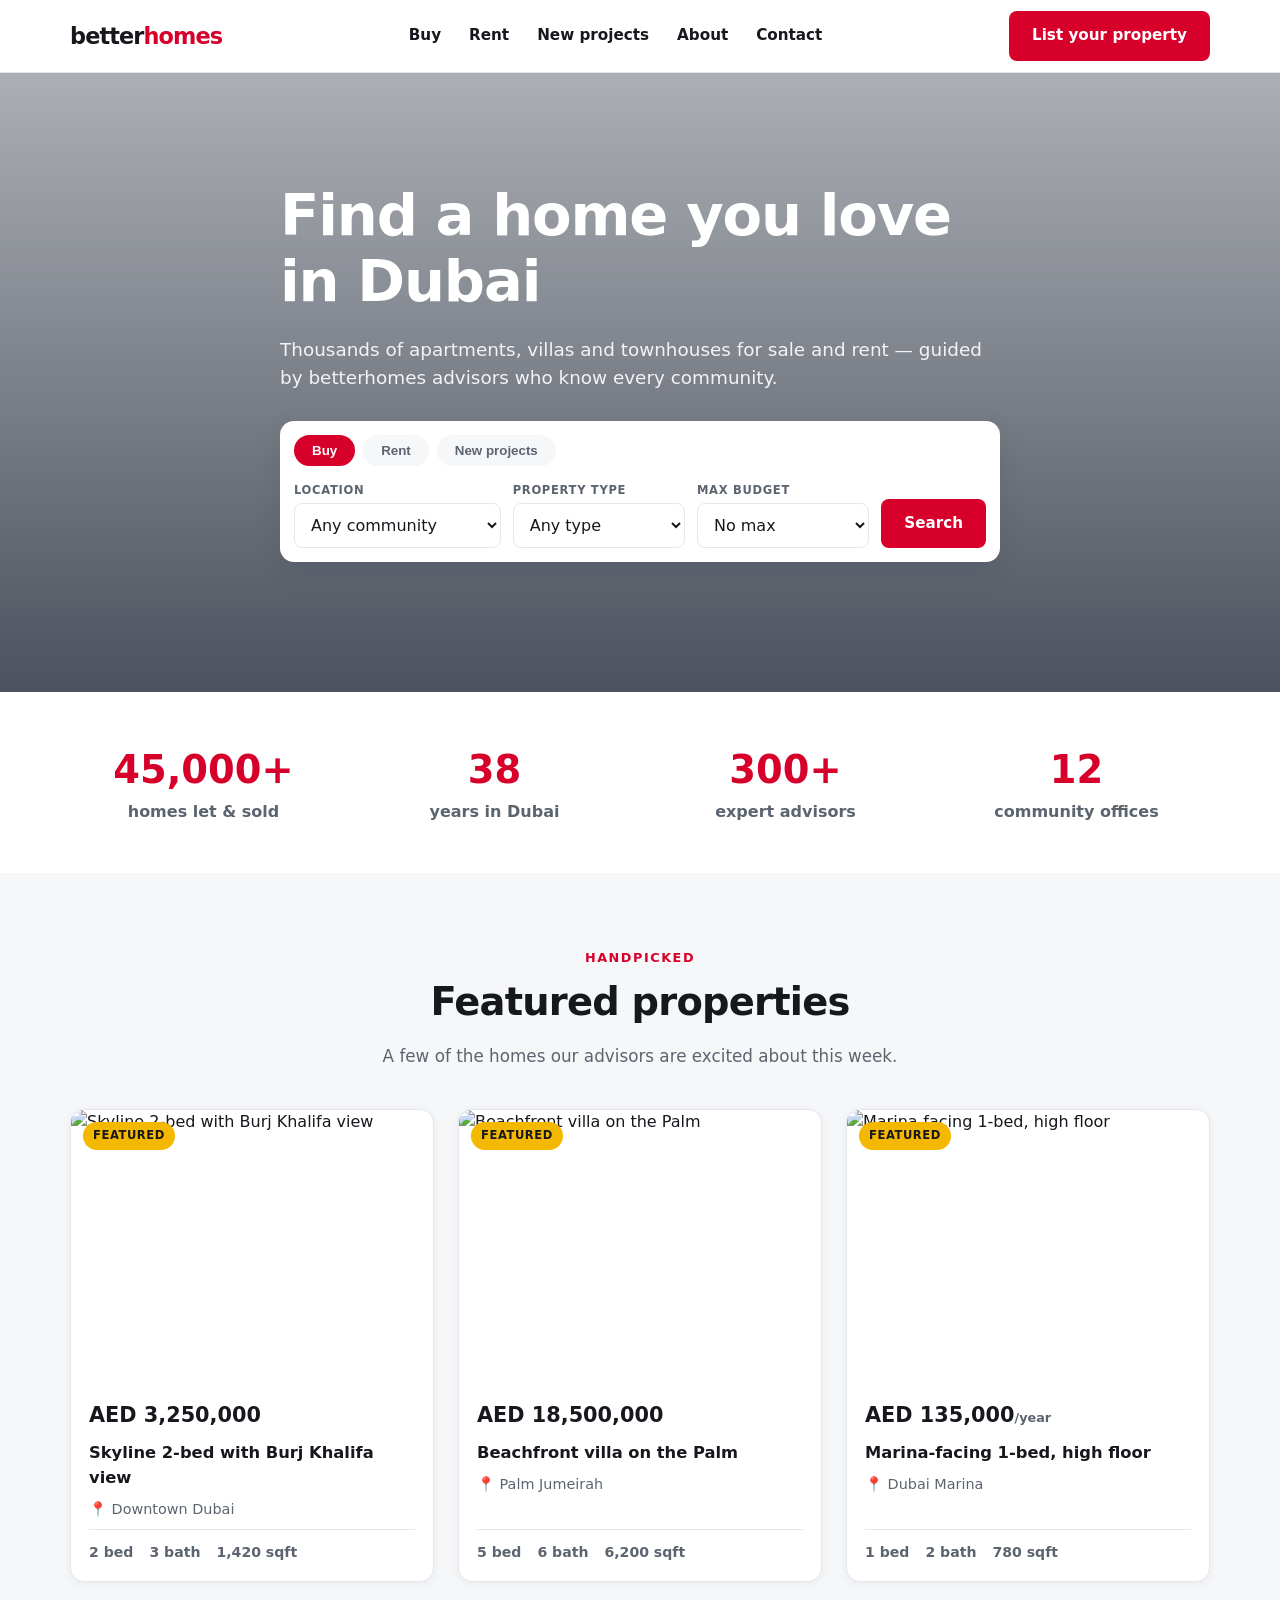
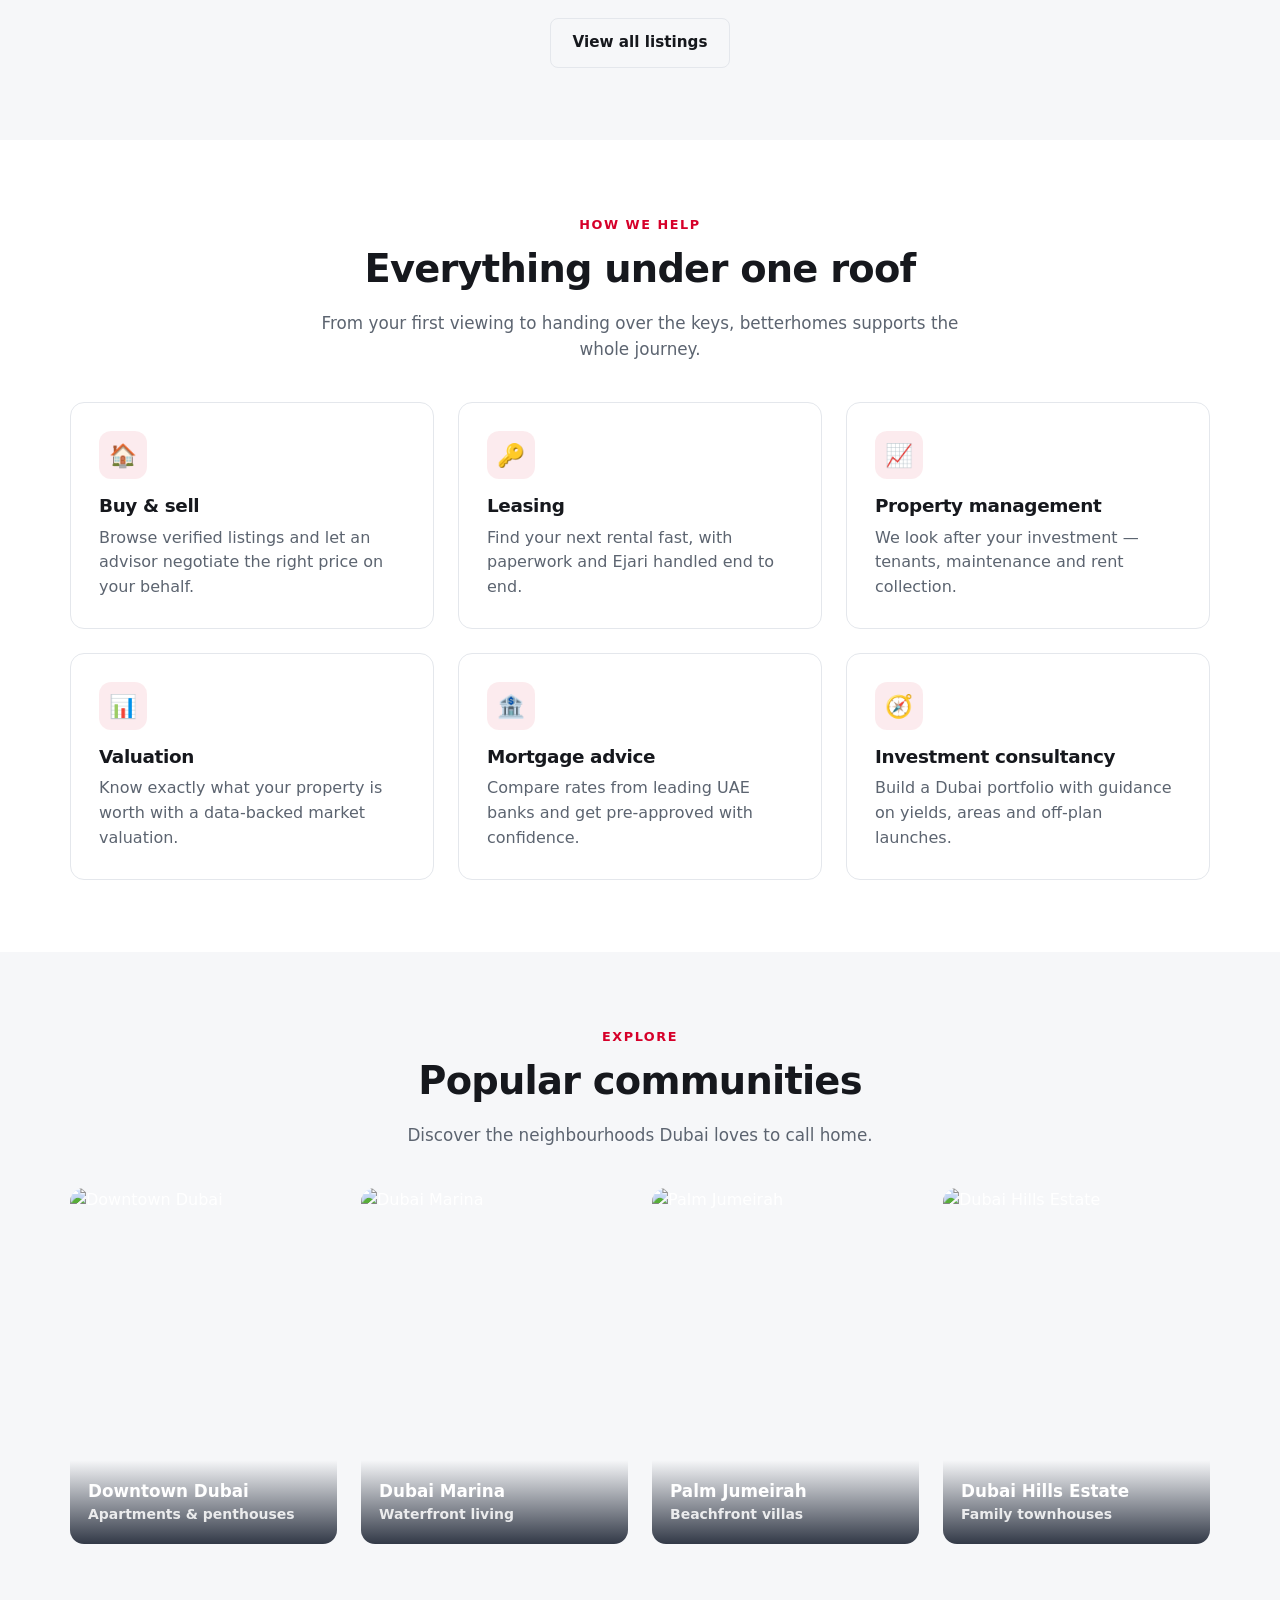
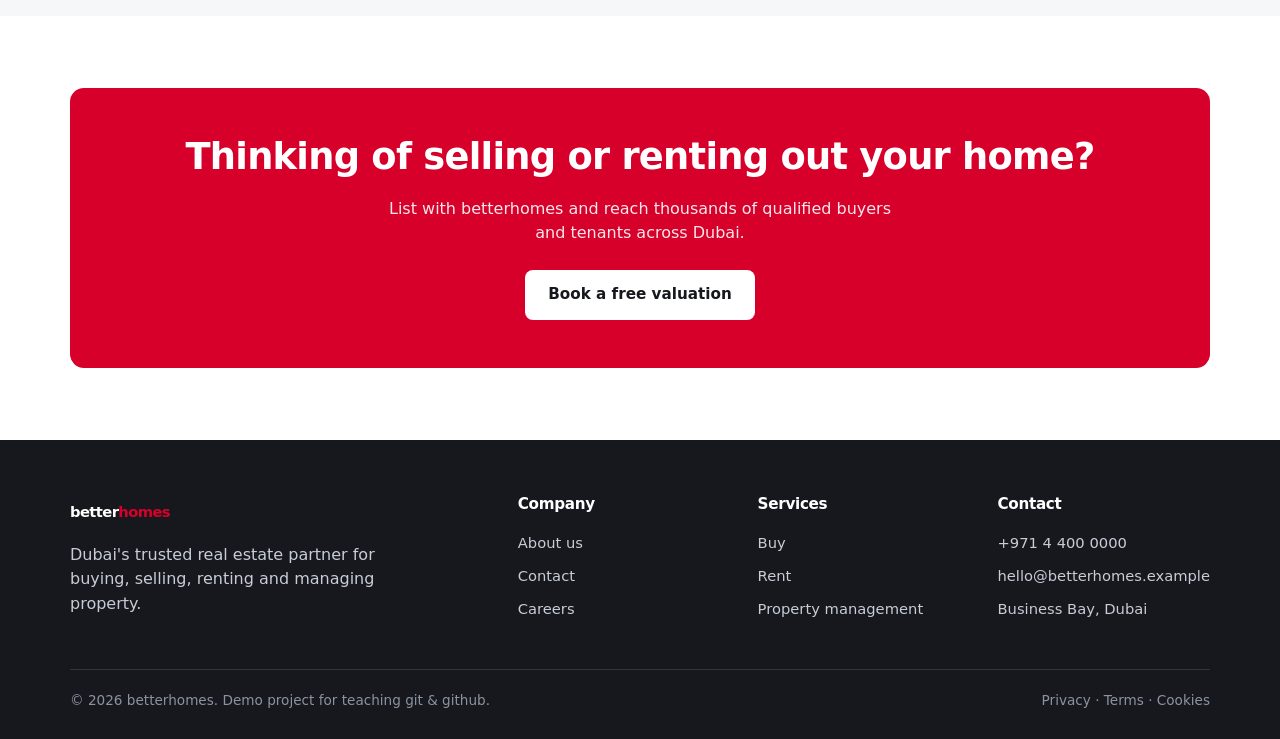
==== index.html @ a832a78a "Add betterhomes website + git teaching docs Static Dubai real estate site (home, listings, about, co" ====
<!DOCTYPE html>
<html lang="en">
<head>
  <meta charset="UTF-8" />
  <meta name="viewport" content="width=device-width, initial-scale=1.0" />
  <title>betterhomes — Dubai real estate, sales & leasing</title>
  <meta name="description" content="betterhomes helps you buy, sell and rent property across Dubai — apartments, villas, townhouses and penthouses in the city's best communities." />
  <link rel="stylesheet" href="css/styles.css" />
</head>
<body>

  <!-- ===== Header (shared across pages) ===== -->
  <header class="site-header">
    <div class="container">
      <a class="brand" href="index.html">better<span>homes</span></a>
      <nav class="nav" id="nav">
        <a href="properties.html">Buy</a>
        <a href="properties.html">Rent</a>
        <a href="properties.html">New projects</a>
        <a href="about.html">About</a>
        <a href="contact.html">Contact</a>
      </nav>
      <div class="nav__actions">
        <a class="btn btn--primary" href="contact.html">List your property</a>
      </div>
      <button class="nav-toggle" id="navToggle" aria-label="Open menu">☰</button>
    </div>
  </header>

  <!-- ===== Hero + search ===== -->
  <!-- NOTE: the <h1> and tagline below are edited by two competing feature
       branches (marketing-hero vs seo-hero). See docs/CONFLICT-WALKTHROUGH.md -->
  <section class="hero">
    <div class="container hero__inner">
      <h1>Find a home you love in Dubai</h1>
      <p>Thousands of apartments, villas and townhouses for sale and rent — guided by betterhomes advisors who know every community.</p>

      <form class="search-bar" onsubmit="return false;">
        <div class="tabs">
          <button type="button" class="tab is-active">Buy</button>
          <button type="button" class="tab">Rent</button>
          <button type="button" class="tab">New projects</button>
        </div>
        <div class="field">
          <label for="s-location">Location</label>
          <select id="s-location">
            <option>Any community</option>
            <option>Downtown Dubai</option>
            <option>Dubai Marina</option>
            <option>Palm Jumeirah</option>
            <option>Business Bay</option>
            <option>Dubai Hills Estate</option>
          </select>
        </div>
        <div class="field">
          <label for="s-type">Property type</label>
          <select id="s-type">
            <option>Any type</option>
            <option>Apartment</option>
            <option>Villa</option>
            <option>Townhouse</option>
            <option>Penthouse</option>
          </select>
        </div>
        <div class="field">
          <label for="s-budget">Max budget</label>
          <select id="s-budget">
            <option>No max</option>
            <option>1,000,000</option>
            <option>3,000,000</option>
            <option>5,000,000</option>
            <option>10,000,000+</option>
          </select>
        </div>
        <a class="btn btn--primary" href="properties.html" style="align-self:end;">Search</a>
      </form>
    </div>
  </section>

  <!-- ===== Stats ===== -->
  <section class="section section--tight">
    <div class="container">
      <div class="stats">
        <div><div class="stat__num">45,000+</div><div class="stat__label">homes let &amp; sold</div></div>
        <div><div class="stat__num">38</div><div class="stat__label">years in Dubai</div></div>
        <div><div class="stat__num">300+</div><div class="stat__label">expert advisors</div></div>
        <div><div class="stat__num">12</div><div class="stat__label">community offices</div></div>
      </div>
    </div>
  </section>

  <!-- ===== Featured properties (rendered from data/properties.js) ===== -->
  <section class="section section--surface">
    <div class="container">
      <div class="section__head">
        <span class="eyebrow">Handpicked</span>
        <h2>Featured properties</h2>
        <p>A few of the homes our advisors are excited about this week.</p>
      </div>
      <div class="property-grid" id="featuredGrid"><!-- JS fills this --></div>
      <div style="text-align:center; margin-top:36px;">
        <a class="btn btn--ghost" href="properties.html">View all listings</a>
      </div>
    </div>
  </section>

  <!-- ===== Services ===== -->
  <section class="section">
    <div class="container">
      <div class="section__head">
        <span class="eyebrow">How we help</span>
        <h2>Everything under one roof</h2>
        <p>From your first viewing to handing over the keys, betterhomes supports the whole journey.</p>
      </div>
      <div class="cards-3">
        <div class="feature-card">
          <div class="ico">🏠</div>
          <h3>Buy &amp; sell</h3>
          <p>Browse verified listings and let an advisor negotiate the right price on your behalf.</p>
        </div>
        <div class="feature-card">
          <div class="ico">🔑</div>
          <h3>Leasing</h3>
          <p>Find your next rental fast, with paperwork and Ejari handled end to end.</p>
        </div>
        <div class="feature-card">
          <div class="ico">📈</div>
          <h3>Property management</h3>
          <p>We look after your investment — tenants, maintenance and rent collection.</p>
        </div>
        <div class="feature-card">
          <div class="ico">📊</div>
          <h3>Valuation</h3>
          <p>Know exactly what your property is worth with a data-backed market valuation.</p>
        </div>
        <div class="feature-card">
          <div class="ico">🏦</div>
          <h3>Mortgage advice</h3>
          <p>Compare rates from leading UAE banks and get pre-approved with confidence.</p>
        </div>
        <div class="feature-card">
          <div class="ico">🧭</div>
          <h3>Investment consultancy</h3>
          <p>Build a Dubai portfolio with guidance on yields, areas and off-plan launches.</p>
        </div>
      </div>
    </div>
  </section>

  <!-- ===== Communities ===== -->
  <section class="section section--surface">
    <div class="container">
      <div class="section__head">
        <span class="eyebrow">Explore</span>
        <h2>Popular communities</h2>
        <p>Discover the neighbourhoods Dubai loves to call home.</p>
      </div>
      <div class="community-grid">
        <a class="community" href="properties.html">
          <img src="https://images.unsplash.com/photo-1518684079-3c830dcef090?auto=format&fit=crop&w=600&q=70" alt="Downtown Dubai" />
          <div class="community__label">Downtown Dubai <small>Apartments &amp; penthouses</small></div>
        </a>
        <a class="community" href="properties.html">
          <img src="https://images.unsplash.com/photo-1546412414-e1885259563a?auto=format&fit=crop&w=600&q=70" alt="Dubai Marina" />
          <div class="community__label">Dubai Marina <small>Waterfront living</small></div>
        </a>
        <a class="community" href="properties.html">
          <img src="https://images.unsplash.com/photo-1582719478250-c89cae4dc85b?auto=format&fit=crop&w=600&q=70" alt="Palm Jumeirah" />
          <div class="community__label">Palm Jumeirah <small>Beachfront villas</small></div>
        </a>
        <a class="community" href="properties.html">
          <img src="https://images.unsplash.com/photo-1572331165267-854da2b10ccc?auto=format&fit=crop&w=600&q=70" alt="Dubai Hills Estate" />
          <div class="community__label">Dubai Hills Estate <small>Family townhouses</small></div>
        </a>
      </div>
    </div>
  </section>

  <!-- ===== CTA ===== -->
  <section class="section">
    <div class="container">
      <div class="cta">
        <h2>Thinking of selling or renting out your home?</h2>
        <p>List with betterhomes and reach thousands of qualified buyers and tenants across Dubai.</p>
        <a class="btn btn--light" href="contact.html">Book a free valuation</a>
      </div>
    </div>
  </section>

  <!-- ===== Footer (shared across pages) ===== -->
  <footer class="site-footer">
    <div class="container">
      <div class="footer-grid">
        <div>
          <a class="brand" href="index.html">better<span>homes</span></a>
          <p style="margin-top:14px; max-width:320px;">Dubai's trusted real estate partner for buying, selling, renting and managing property.</p>
        </div>
        <div>
          <h4>Company</h4>
          <a href="about.html">About us</a>
          <a href="contact.html">Contact</a>
          <a href="properties.html">Careers</a>
        </div>
        <div>
          <h4>Services</h4>
          <a href="properties.html">Buy</a>
          <a href="properties.html">Rent</a>
          <a href="contact.html">Property management</a>
        </div>
        <div>
          <h4>Contact</h4>
          <a href="tel:+97144000000">+971 4 400 0000</a>
          <a href="mailto:hello@betterhomes.example">hello@betterhomes.example</a>
          <a href="contact.html">Business Bay, Dubai</a>
        </div>
      </div>
      <div class="footer-bottom">
        <span>© 2026 betterhomes. Demo project for teaching git &amp; github.</span>
        <span>Privacy · Terms · Cookies</span>
      </div>
    </div>
  </footer>

  <script src="data/properties.js"></script>
  <script src="js/main.js"></script>
</body>
</html>
---- css/styles.css ----
/* ==========================================================================
   betterhomes — Dubai real estate website
   Main stylesheet / design system
   --------------------------------------------------------------------------
   This file is the single source of truth for the brand look & feel.
   Colours, spacing and typography all live in CSS variables below so a
   "rebrand" is a one-line change — which also makes it a great place to
   create teaching merge conflicts (see docs/CONFLICT-WALKTHROUGH.md).
   ========================================================================== */

/* ---- Design tokens ------------------------------------------------------ */
:root {
  /* Brand colours. Change --brand-primary to re-skin the whole site. */
  --brand-primary: #d6002a;        /* betterhomes signature red          */
  --brand-primary-dark: #a30020;   /* hover / active state               */
  --brand-accent: #f5b800;         /* highlights, "featured" ribbons     */

  /* Neutrals */
  --ink: #16181d;                  /* primary text                       */
  --muted: #5c6470;                /* secondary text                     */
  --bg: #ffffff;                   /* page background                    */
  --surface: #f6f7f9;              /* cards / sections                   */
  --border: #e4e7ec;               /* hairlines                          */

  /* Shape & depth */
  --radius: 14px;
  --radius-sm: 8px;
  --shadow: 0 10px 30px rgba(16, 24, 40, 0.08);
  --shadow-sm: 0 2px 10px rgba(16, 24, 40, 0.06);

  /* Layout */
  --container: 1180px;
  --gap: 24px;

  /* Type */
  --font: "Inter", "Segoe UI", system-ui, -apple-system, Helvetica, Arial, sans-serif;
}

/* ---- Reset-ish ---------------------------------------------------------- */
* { box-sizing: border-box; }
html { scroll-behavior: smooth; }
body {
  margin: 0;
  font-family: var(--font);
  color: var(--ink);
  background: var(--bg);
  line-height: 1.55;
  -webkit-font-smoothing: antialiased;
}
img { max-width: 100%; display: block; }
a { color: inherit; text-decoration: none; }
h1, h2, h3, h4 { line-height: 1.15; margin: 0 0 .5em; font-weight: 800; letter-spacing: -0.02em; }
p { margin: 0 0 1em; }
ul { margin: 0; padding: 0; list-style: none; }

/* ---- Layout helpers ----------------------------------------------------- */
.container {
  width: 100%;
  max-width: var(--container);
  margin: 0 auto;
  padding: 0 20px;
}
.section { padding: 72px 0; }
.section--tight { padding: 48px 0; }
.section--surface { background: var(--surface); }
.section__head { text-align: center; max-width: 640px; margin: 0 auto 40px; }
.section__head h2 { font-size: clamp(1.8rem, 3vw, 2.6rem); }
.section__head p { color: var(--muted); font-size: 1.05rem; }
.eyebrow {
  display: inline-block;
  font-size: .8rem;
  font-weight: 700;
  letter-spacing: .12em;
  text-transform: uppercase;
  color: var(--brand-primary);
  margin-bottom: 12px;
}

/* ---- Buttons ------------------------------------------------------------ */
.btn {
  display: inline-flex;
  align-items: center;
  justify-content: center;
  gap: 8px;
  padding: 12px 22px;
  border-radius: var(--radius-sm);
  border: 1px solid transparent;
  font-weight: 700;
  font-size: .95rem;
  cursor: pointer;
  transition: transform .08s ease, background .15s ease, color .15s ease;
}
.btn:active { transform: translateY(1px); }
.btn--primary { background: var(--brand-primary); color: #fff; }
.btn--primary:hover { background: var(--brand-primary-dark); }
.btn--ghost { background: transparent; color: var(--ink); border-color: var(--border); }
.btn--ghost:hover { border-color: var(--ink); }
.btn--light { background: #fff; color: var(--ink); }
.btn--block { width: 100%; }

/* ---- Header / nav ------------------------------------------------------- */
.site-header {
  position: sticky;
  top: 0;
  z-index: 50;
  background: rgba(255, 255, 255, 0.92);
  backdrop-filter: saturate(180%) blur(10px);
  border-bottom: 1px solid var(--border);
}
.site-header .container {
  display: flex;
  align-items: center;
  justify-content: space-between;
  height: 72px;
}
/* The wordmark is intentionally all lowercase — this is the betterhomes brand. */
.brand {
  font-size: 1.4rem;
  font-weight: 900;
  letter-spacing: -0.04em;
  color: var(--ink);
}
.brand span { color: var(--brand-primary); }
.nav { display: flex; align-items: center; gap: 28px; }
.nav a { font-weight: 600; color: var(--ink); font-size: .95rem; }
.nav a:hover { color: var(--brand-primary); }
.nav__actions { display: flex; align-items: center; gap: 12px; }
.nav-toggle {
  display: none;
  background: none;
  border: 0;
  font-size: 1.5rem;
  cursor: pointer;
}

/* ---- Hero --------------------------------------------------------------- */
.hero {
  position: relative;
  color: #fff;
  background:
    linear-gradient(180deg, rgba(16,24,40,.35), rgba(16,24,40,.75)),
    url("https://images.unsplash.com/photo-1512453979798-5ea266f8880c?auto=format&fit=crop&w=1600&q=70") center/cover;
}
.hero__inner { padding: 110px 0 130px; max-width: 720px; }
.hero h1 { font-size: clamp(2.2rem, 5vw, 3.6rem); margin-bottom: .35em; }
.hero p { font-size: 1.15rem; color: rgba(255,255,255,.9); margin-bottom: 28px; }

/* Search bar */
.search-bar {
  background: #fff;
  border-radius: var(--radius);
  box-shadow: var(--shadow);
  padding: 14px;
  display: grid;
  grid-template-columns: 1.2fr 1fr 1fr auto;
  gap: 12px;
  margin-top: 8px;
}
.search-bar .tabs {
  grid-column: 1 / -1;
  display: flex;
  gap: 8px;
  margin-bottom: 4px;
}
.search-bar .tab {
  border: 0;
  background: var(--surface);
  color: var(--muted);
  padding: 8px 18px;
  border-radius: 999px;
  font-weight: 700;
  cursor: pointer;
}
.search-bar .tab.is-active { background: var(--brand-primary); color: #fff; }
.field { display: flex; flex-direction: column; gap: 4px; text-align: left; }
.field label { font-size: .72rem; font-weight: 700; color: var(--muted); text-transform: uppercase; letter-spacing: .06em; }
.field select, .field input {
  border: 1px solid var(--border);
  border-radius: var(--radius-sm);
  padding: 11px 12px;
  font: inherit;
  color: var(--ink);
  background: #fff;
}

/* ---- Stats strip -------------------------------------------------------- */
.stats {
  display: grid;
  grid-template-columns: repeat(4, 1fr);
  gap: var(--gap);
  text-align: center;
}
.stat__num { font-size: 2.4rem; font-weight: 900; color: var(--brand-primary); }
.stat__label { color: var(--muted); font-weight: 600; }

/* ---- Property cards ----------------------------------------------------- */
.property-grid {
  display: grid;
  grid-template-columns: repeat(3, 1fr);
  gap: var(--gap);
}
.property-card {
  background: #fff;
  border: 1px solid var(--border);
  border-radius: var(--radius);
  overflow: hidden;
  box-shadow: var(--shadow-sm);
  transition: transform .15s ease, box-shadow .15s ease;
  display: flex;
  flex-direction: column;
}
.property-card:hover { transform: translateY(-4px); box-shadow: var(--shadow); }
.property-card__media { position: relative; aspect-ratio: 4 / 3; overflow: hidden; }
.property-card__media img { width: 100%; height: 100%; object-fit: cover; }
.property-card__ribbon {
  position: absolute; top: 12px; left: 12px;
  background: var(--brand-accent); color: var(--ink);
  font-size: .72rem; font-weight: 800; text-transform: uppercase;
  padding: 5px 10px; border-radius: 999px; letter-spacing: .05em;
}
.property-card__body { padding: 18px; display: flex; flex-direction: column; gap: 8px; flex: 1; }
.property-card__price { font-size: 1.3rem; font-weight: 900; color: var(--ink); }
.property-card__price small { font-weight: 600; color: var(--muted); font-size: .8rem; }
.property-card__title { font-weight: 700; font-size: 1.02rem; }
.property-card__loc { color: var(--muted); font-size: .9rem; }
.property-card__meta {
  margin-top: auto;
  display: flex;
  gap: 16px;
  padding-top: 12px;
  border-top: 1px solid var(--border);
  color: var(--muted);
  font-size: .88rem;
  font-weight: 600;
}

/* ---- Services ----------------------------------------------------------- */
.cards-3 { display: grid; grid-template-columns: repeat(3, 1fr); gap: var(--gap); }
.feature-card {
  background: #fff;
  border: 1px solid var(--border);
  border-radius: var(--radius);
  padding: 28px;
}
.feature-card .ico {
  width: 48px; height: 48px; border-radius: 12px;
  display: grid; place-items: center; font-size: 1.4rem;
  background: rgba(214, 0, 42, .08); color: var(--brand-primary);
  margin-bottom: 16px;
}
.feature-card h3 { font-size: 1.15rem; }
.feature-card p { color: var(--muted); margin: 0; }

/* ---- Communities -------------------------------------------------------- */
.community-grid { display: grid; grid-template-columns: repeat(4, 1fr); gap: var(--gap); }
.community {
  position: relative; border-radius: var(--radius); overflow: hidden;
  aspect-ratio: 3 / 4; color: #fff;
}
.community img { width: 100%; height: 100%; object-fit: cover; }
.community__label {
  position: absolute; inset: auto 0 0 0; padding: 18px;
  background: linear-gradient(180deg, transparent, rgba(16,24,40,.85));
  font-weight: 800; font-size: 1.05rem;
}
.community__label small { display: block; font-weight: 600; opacity: .85; }

/* ---- CTA band ----------------------------------------------------------- */
.cta {
  background: var(--brand-primary);
  color: #fff;
  border-radius: var(--radius);
  padding: 48px;
  text-align: center;
}
.cta h2 { font-size: clamp(1.6rem, 3vw, 2.3rem); }
.cta p { color: rgba(255,255,255,.9); max-width: 520px; margin: 0 auto 24px; }

/* ---- Filters (listings page) ------------------------------------------- */
.listing-layout { display: grid; grid-template-columns: 280px 1fr; gap: 32px; }
.filters {
  background: #fff; border: 1px solid var(--border); border-radius: var(--radius);
  padding: 22px; align-self: start; position: sticky; top: 92px;
}
.filters h3 { font-size: 1.05rem; }
.filters .field { margin-bottom: 16px; }
.results-bar { display: flex; align-items: center; justify-content: space-between; margin-bottom: 20px; }
.results-bar .count { color: var(--muted); font-weight: 600; }

/* ---- Contact form ------------------------------------------------------- */
.contact-layout { display: grid; grid-template-columns: 1fr 1fr; gap: 40px; }
.form-card {
  background: #fff; border: 1px solid var(--border);
  border-radius: var(--radius); padding: 32px; box-shadow: var(--shadow-sm);
}
.form-row { display: grid; grid-template-columns: 1fr 1fr; gap: 16px; }
.form-card .field { margin-bottom: 16px; }
.form-card textarea {
  border: 1px solid var(--border); border-radius: var(--radius-sm);
  padding: 12px; font: inherit; min-height: 120px; resize: vertical;
}
.info-list { display: flex; flex-direction: column; gap: 22px; }
.info-list .info { display: flex; gap: 14px; }
.info-list .ico {
  width: 42px; height: 42px; border-radius: 10px; flex: none;
  display: grid; place-items: center; font-size: 1.2rem;
  background: rgba(214,0,42,.08); color: var(--brand-primary);
}
.form-note { font-size: .85rem; color: var(--muted); }
.form-success {
  display: none; background: #e7f7ed; border: 1px solid #b6e6c6;
  color: #1c7a3f; padding: 12px 14px; border-radius: var(--radius-sm); font-weight: 600;
}
.form-success.is-visible { display: block; }

/* ---- Page hero (inner pages) ------------------------------------------- */
.page-hero { background: var(--surface); padding: 56px 0; border-bottom: 1px solid var(--border); }
.page-hero h1 { font-size: clamp(2rem, 4vw, 3rem); }
.page-hero p { color: var(--muted); font-size: 1.1rem; margin: 0; }

/* ---- About / story ------------------------------------------------------ */
.story { display: grid; grid-template-columns: 1fr 1fr; gap: 48px; align-items: center; }
.story img { border-radius: var(--radius); box-shadow: var(--shadow); }
.value-grid { display: grid; grid-template-columns: repeat(3, 1fr); gap: var(--gap); }

/* ---- Footer ------------------------------------------------------------- */
.site-footer { background: var(--ink); color: #c7ccd6; padding: 56px 0 28px; }
.footer-grid { display: grid; grid-template-columns: 2fr 1fr 1fr 1fr; gap: 32px; }
.site-footer .brand { color: #fff; }
.site-footer h4 { color: #fff; font-size: .95rem; margin-bottom: 14px; }
.site-footer a { display: block; padding: 5px 0; color: #c7ccd6; font-size: .92rem; }
.site-footer a:hover { color: #fff; }
.footer-bottom {
  margin-top: 36px; padding-top: 20px; border-top: 1px solid rgba(255,255,255,.12);
  display: flex; justify-content: space-between; gap: 16px;
  font-size: .85rem; color: #8b93a1;
}

/* ---- Responsive --------------------------------------------------------- */
@media (max-width: 920px) {
  .property-grid, .cards-3, .value-grid { grid-template-columns: repeat(2, 1fr); }
  .community-grid { grid-template-columns: repeat(2, 1fr); }
  .stats { grid-template-columns: repeat(2, 1fr); row-gap: 32px; }
  .listing-layout, .contact-layout, .story { grid-template-columns: 1fr; }
  .filters { position: static; }
  .footer-grid { grid-template-columns: 1fr 1fr; }
  .search-bar { grid-template-columns: 1fr 1fr; }
}
@media (max-width: 640px) {
  .nav { display: none; }
  .nav-toggle { display: block; }
  .site-header .nav.is-open {
    display: flex; flex-direction: column; align-items: flex-start;
    position: absolute; top: 72px; left: 0; right: 0;
    background: #fff; padding: 20px; border-bottom: 1px solid var(--border); gap: 16px;
  }
  .property-grid, .cards-3, .value-grid, .community-grid, .stats { grid-template-columns: 1fr; }
  .form-row { grid-template-columns: 1fr; }
  .footer-grid { grid-template-columns: 1fr; }
  .search-bar { grid-template-columns: 1fr; }
  .hero__inner { padding: 70px 0 80px; }
}
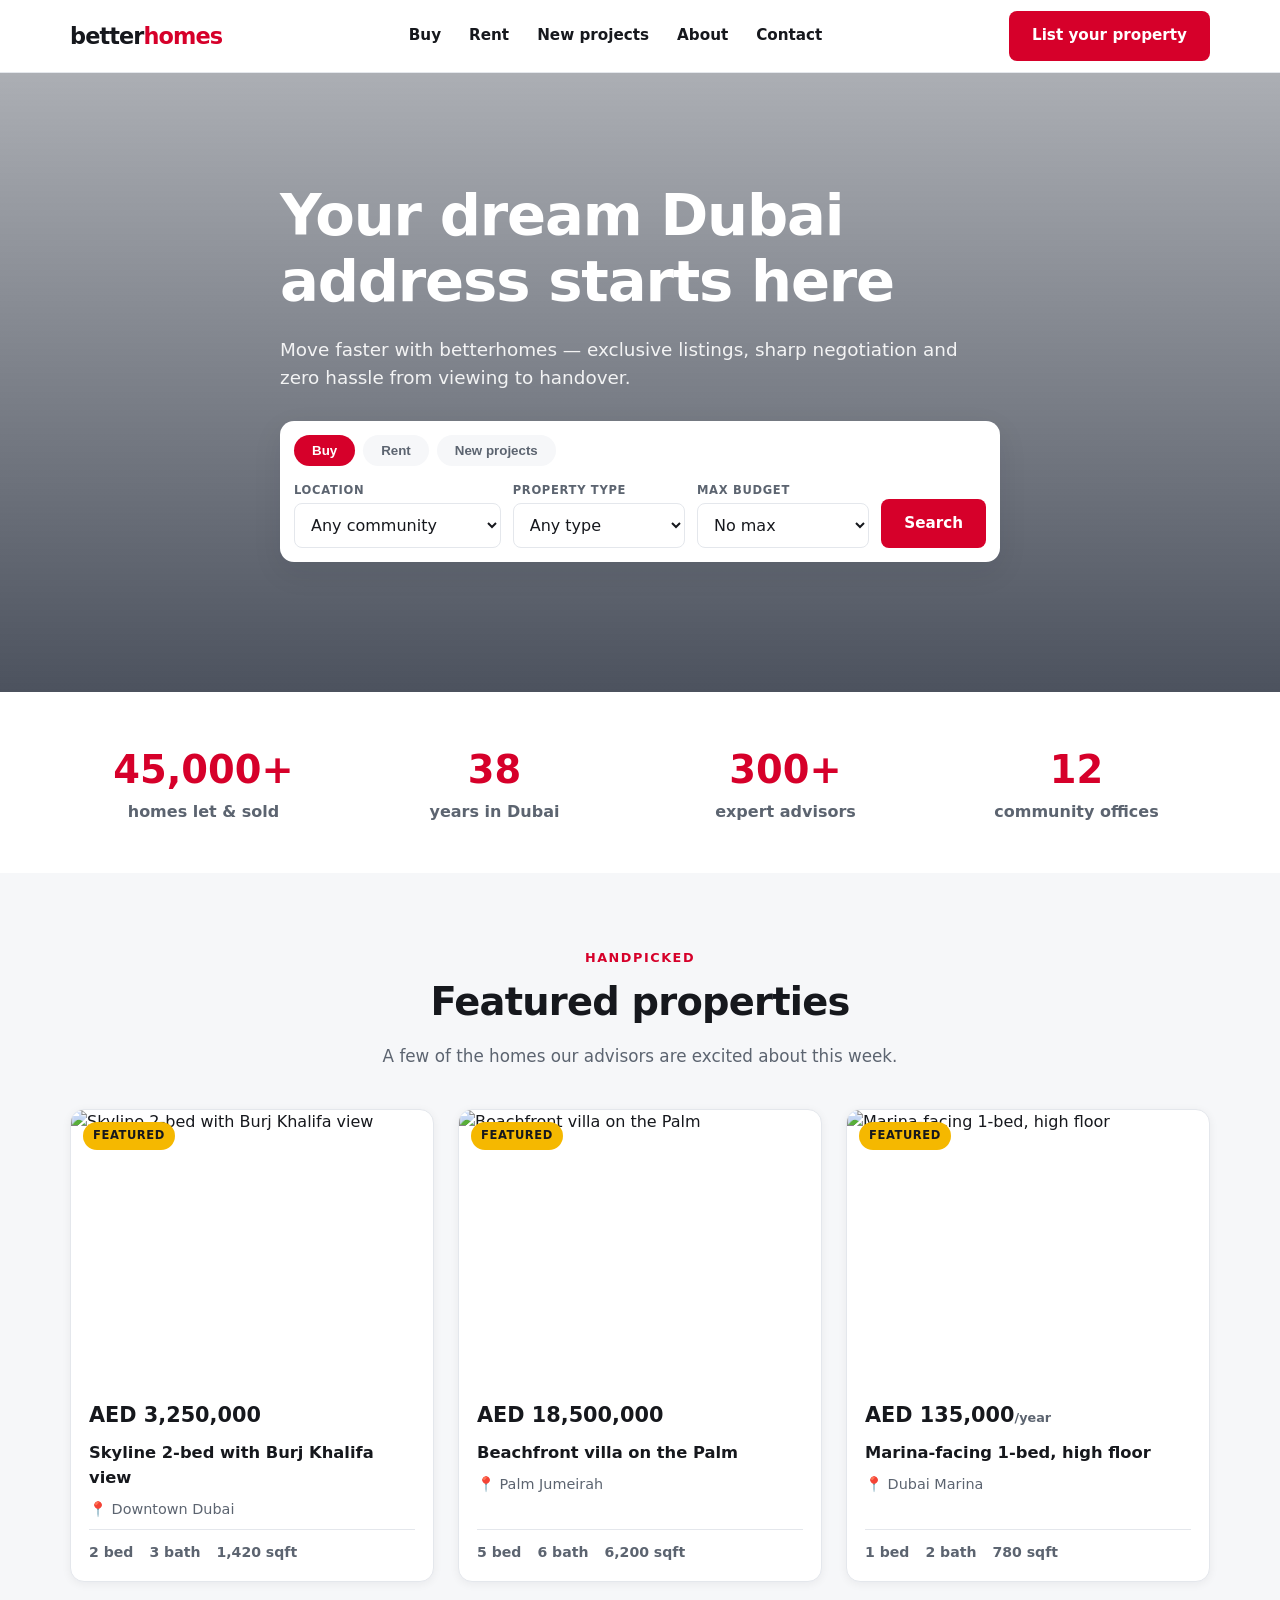
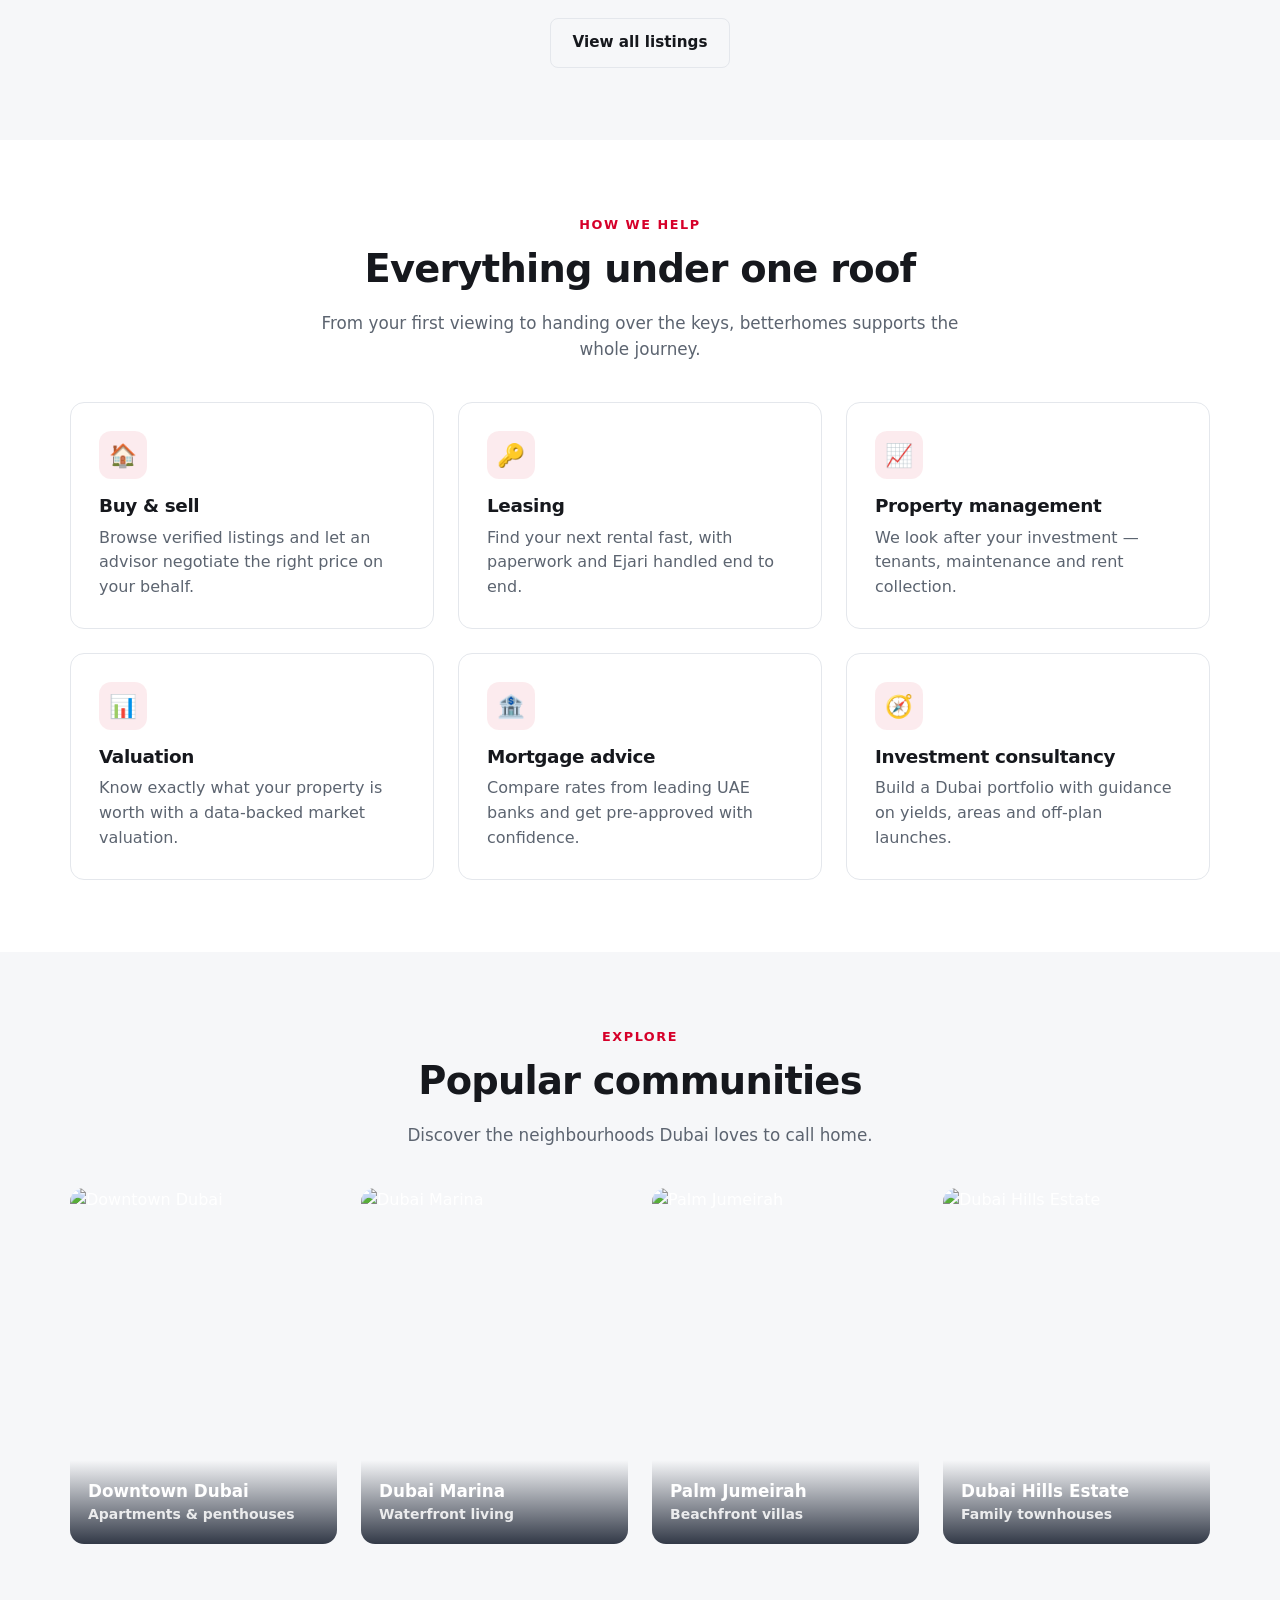
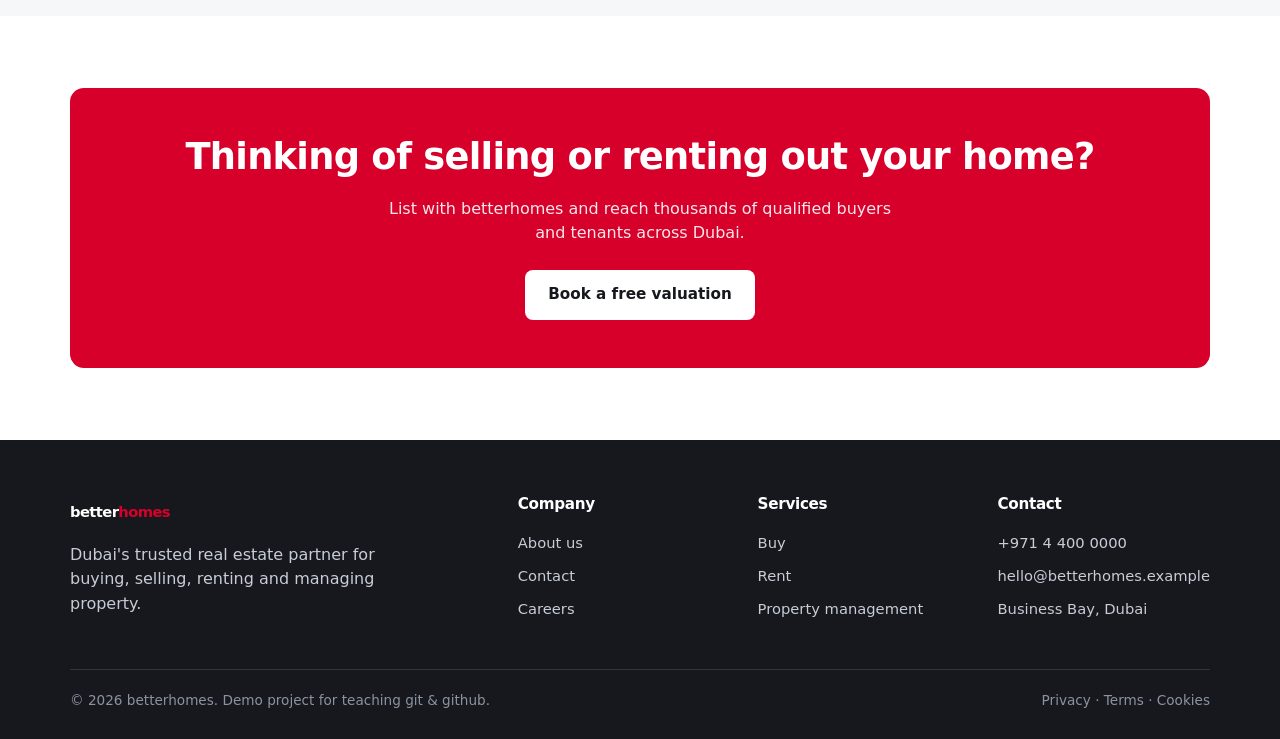
==== commit 2aad9ff6: "Hero: punchier marketing headline and tagline" ====
--- a/index.html
+++ b/index.html
@@ -32,8 +32,8 @@
        branches (marketing-hero vs seo-hero). See docs/CONFLICT-WALKTHROUGH.md -->
   <section class="hero">
     <div class="container hero__inner">
-      <h1>Find a home you love in Dubai</h1>
-      <p>Thousands of apartments, villas and townhouses for sale and rent — guided by betterhomes advisors who know every community.</p>
+      <h1>Your dream Dubai address starts here</h1>
+      <p>Move faster with betterhomes — exclusive listings, sharp negotiation and zero hassle from viewing to handover.</p>
 
       <form class="search-bar" onsubmit="return false;">
         <div class="tabs">
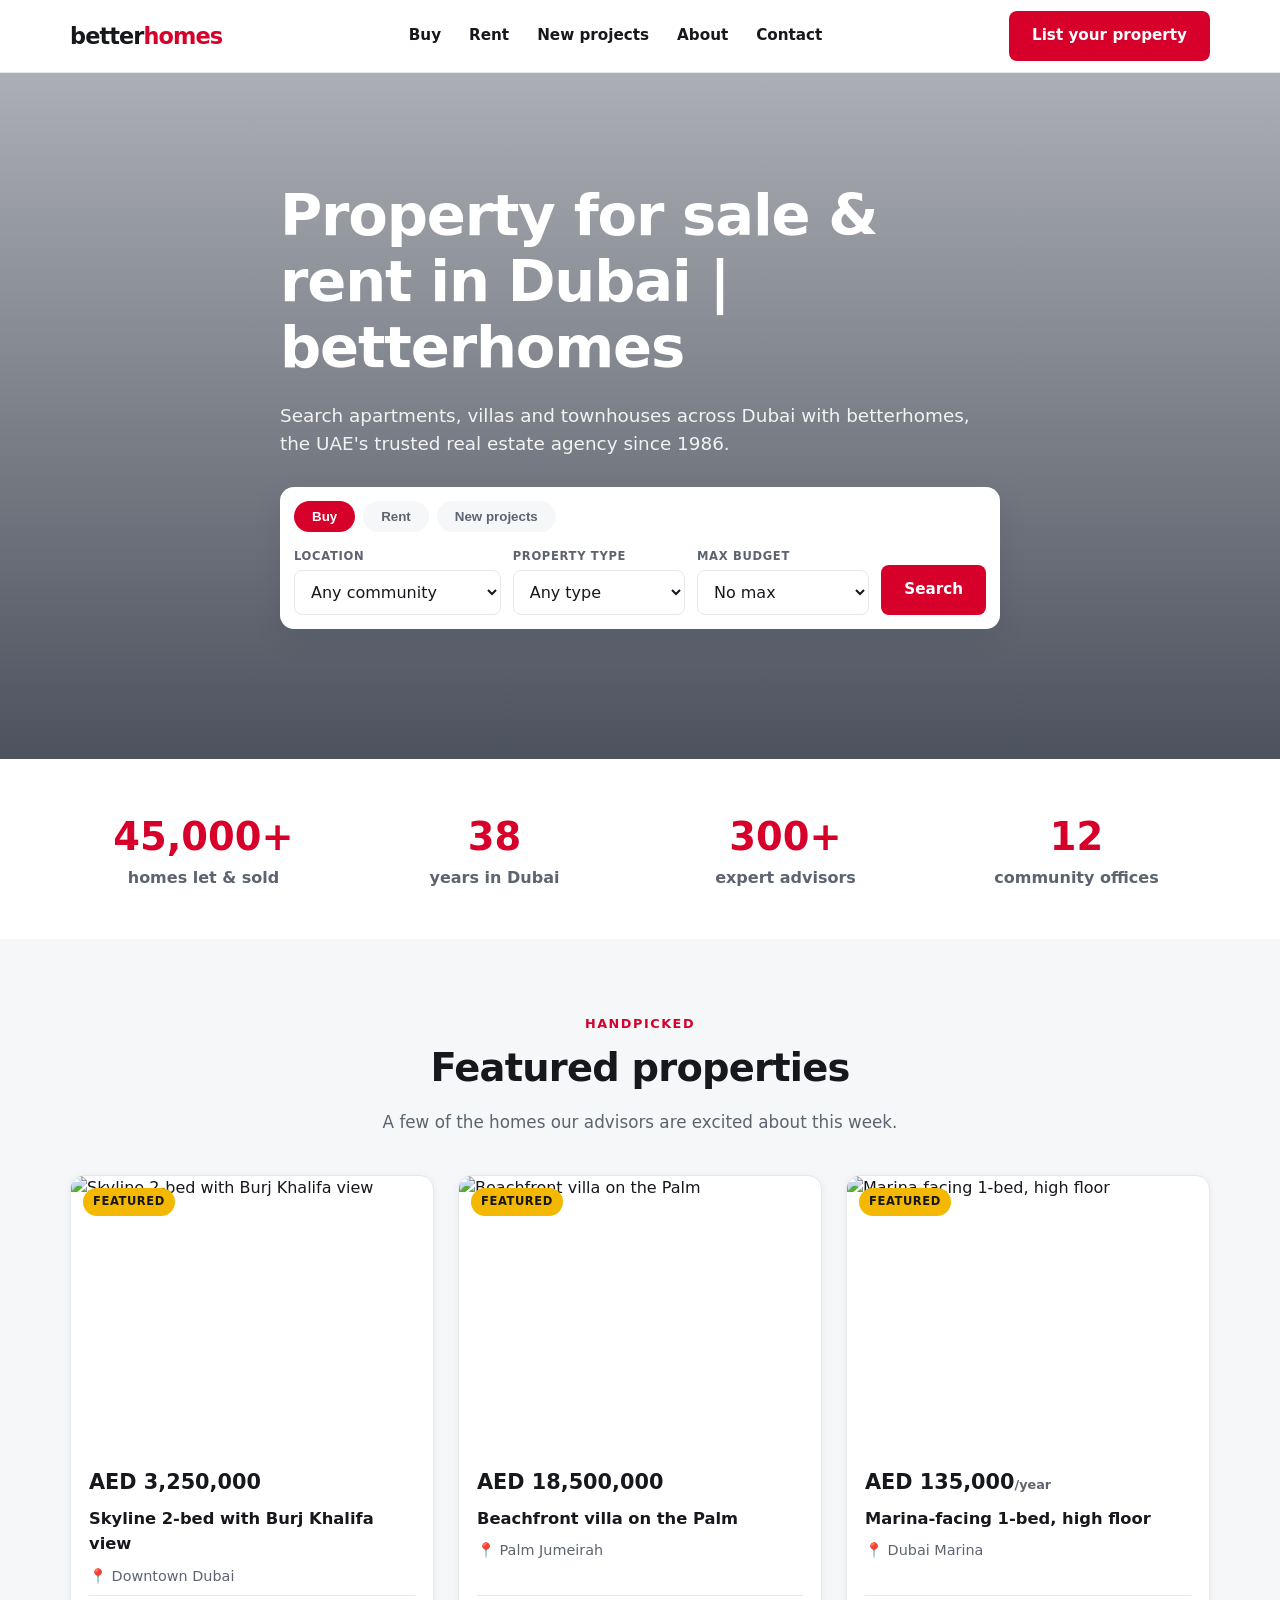
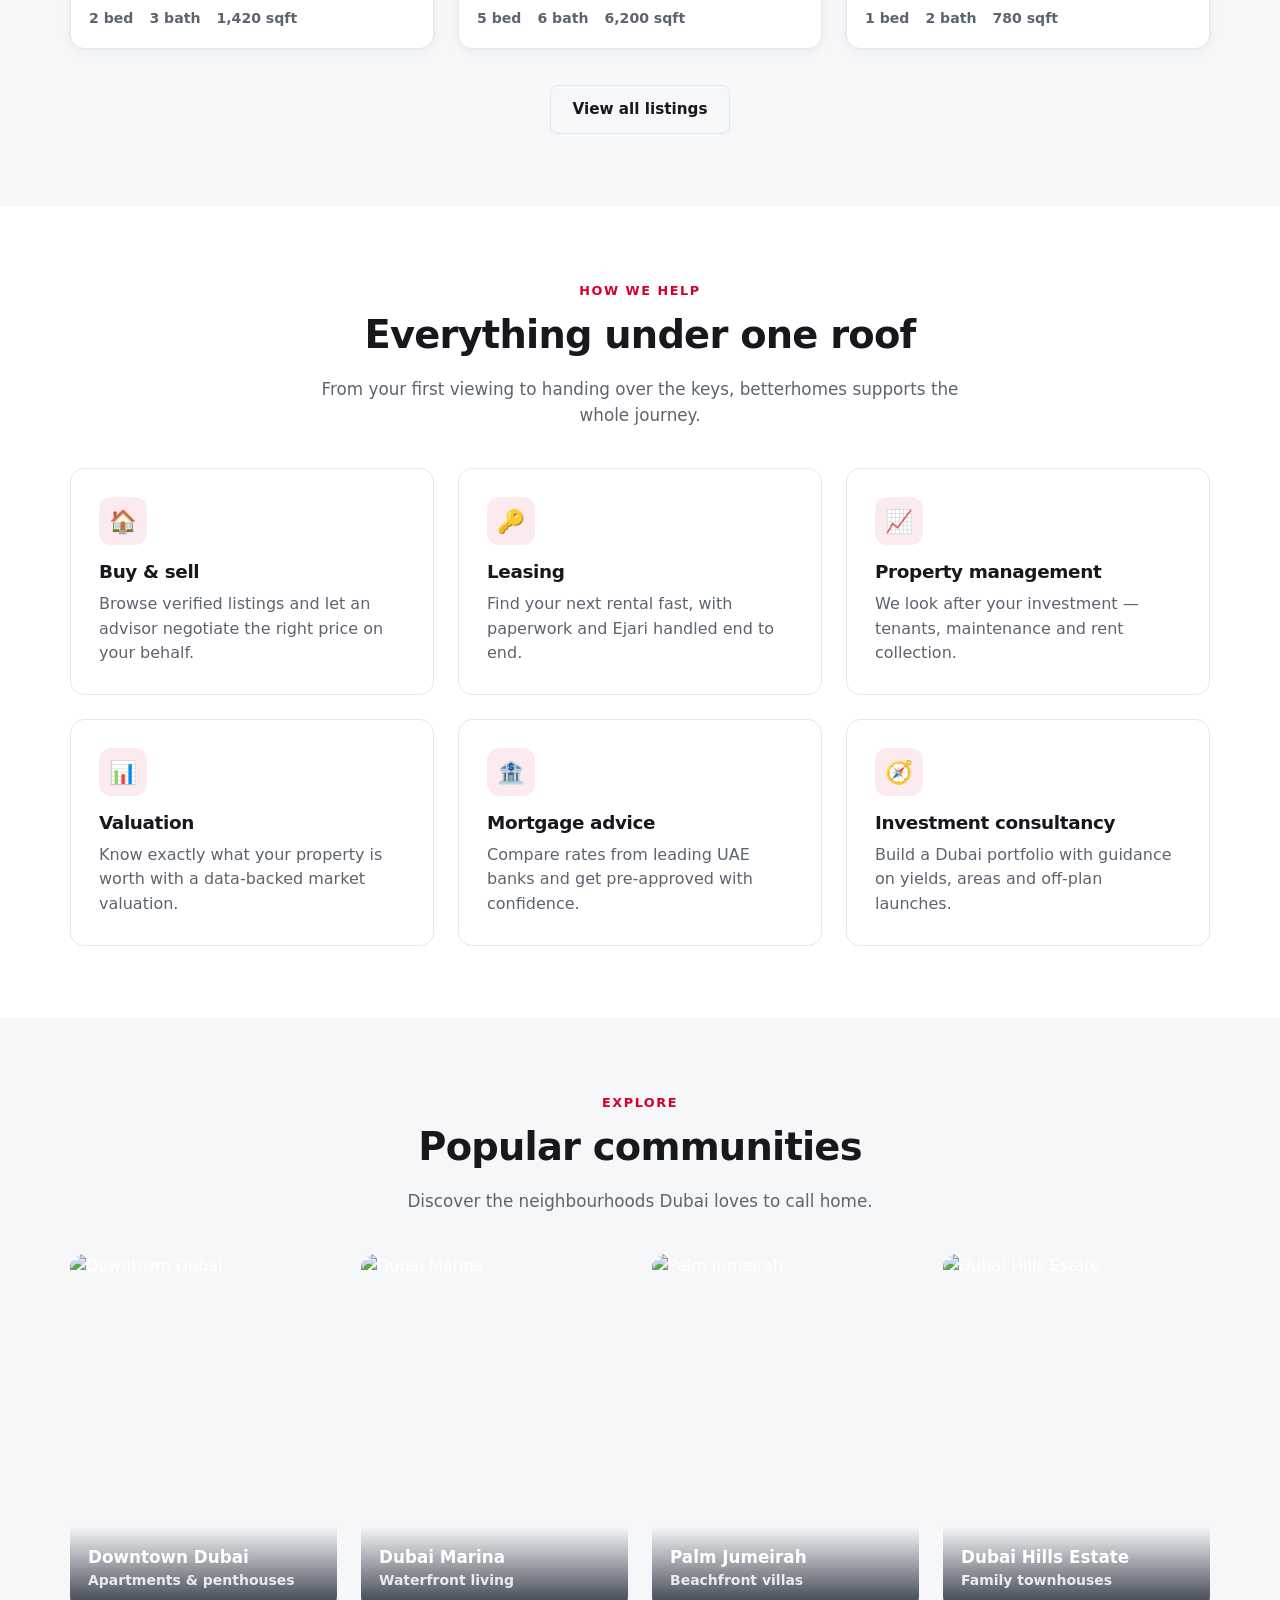
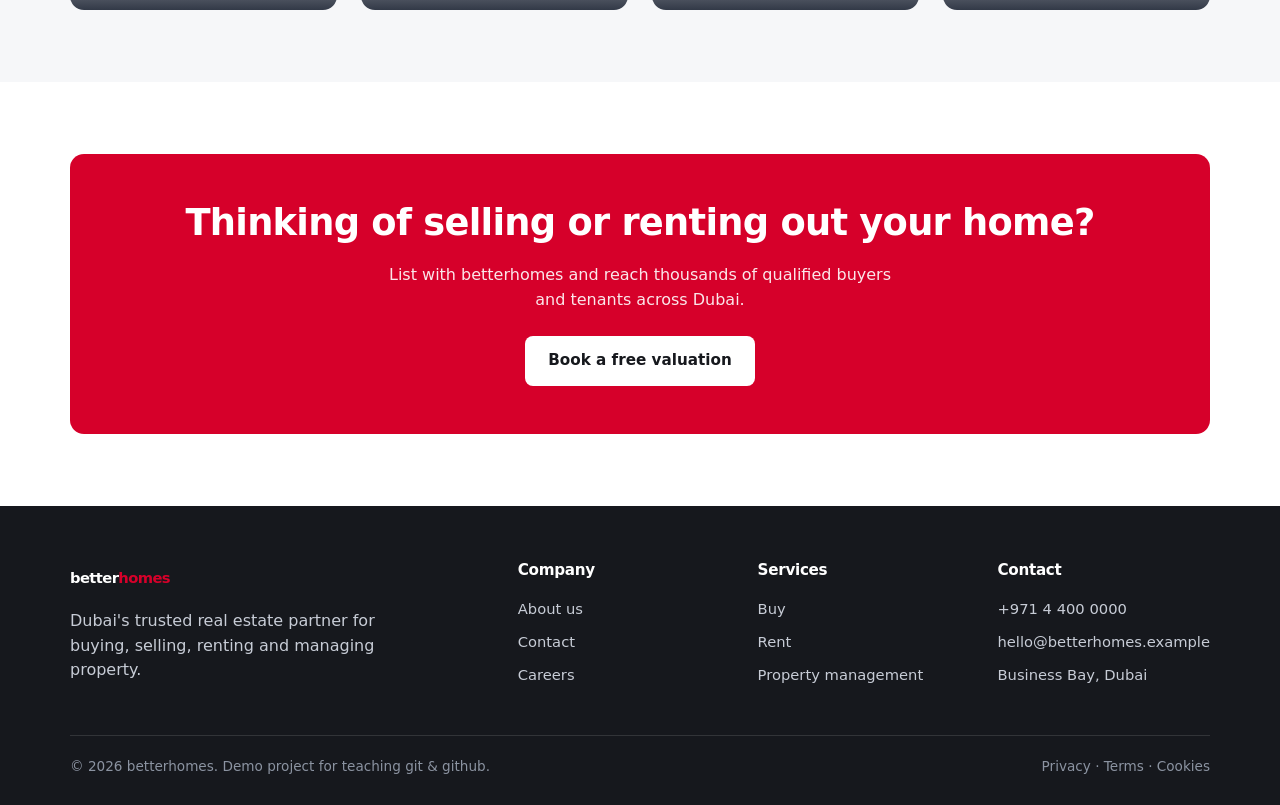
==== commit c4eb4597: "Hero: SEO-focused headline targeting Dubai property keywords" ====
--- a/index.html
+++ b/index.html
@@ -32,8 +32,8 @@
        branches (marketing-hero vs seo-hero). See docs/CONFLICT-WALKTHROUGH.md -->
   <section class="hero">
     <div class="container hero__inner">
-      <h1>Your dream Dubai address starts here</h1>
-      <p>Move faster with betterhomes — exclusive listings, sharp negotiation and zero hassle from viewing to handover.</p>
+      <h1>Property for sale &amp; rent in Dubai | betterhomes</h1>
+      <p>Search apartments, villas and townhouses across Dubai with betterhomes, the UAE's trusted real estate agency since 1986.</p>
 
       <form class="search-bar" onsubmit="return false;">
         <div class="tabs">
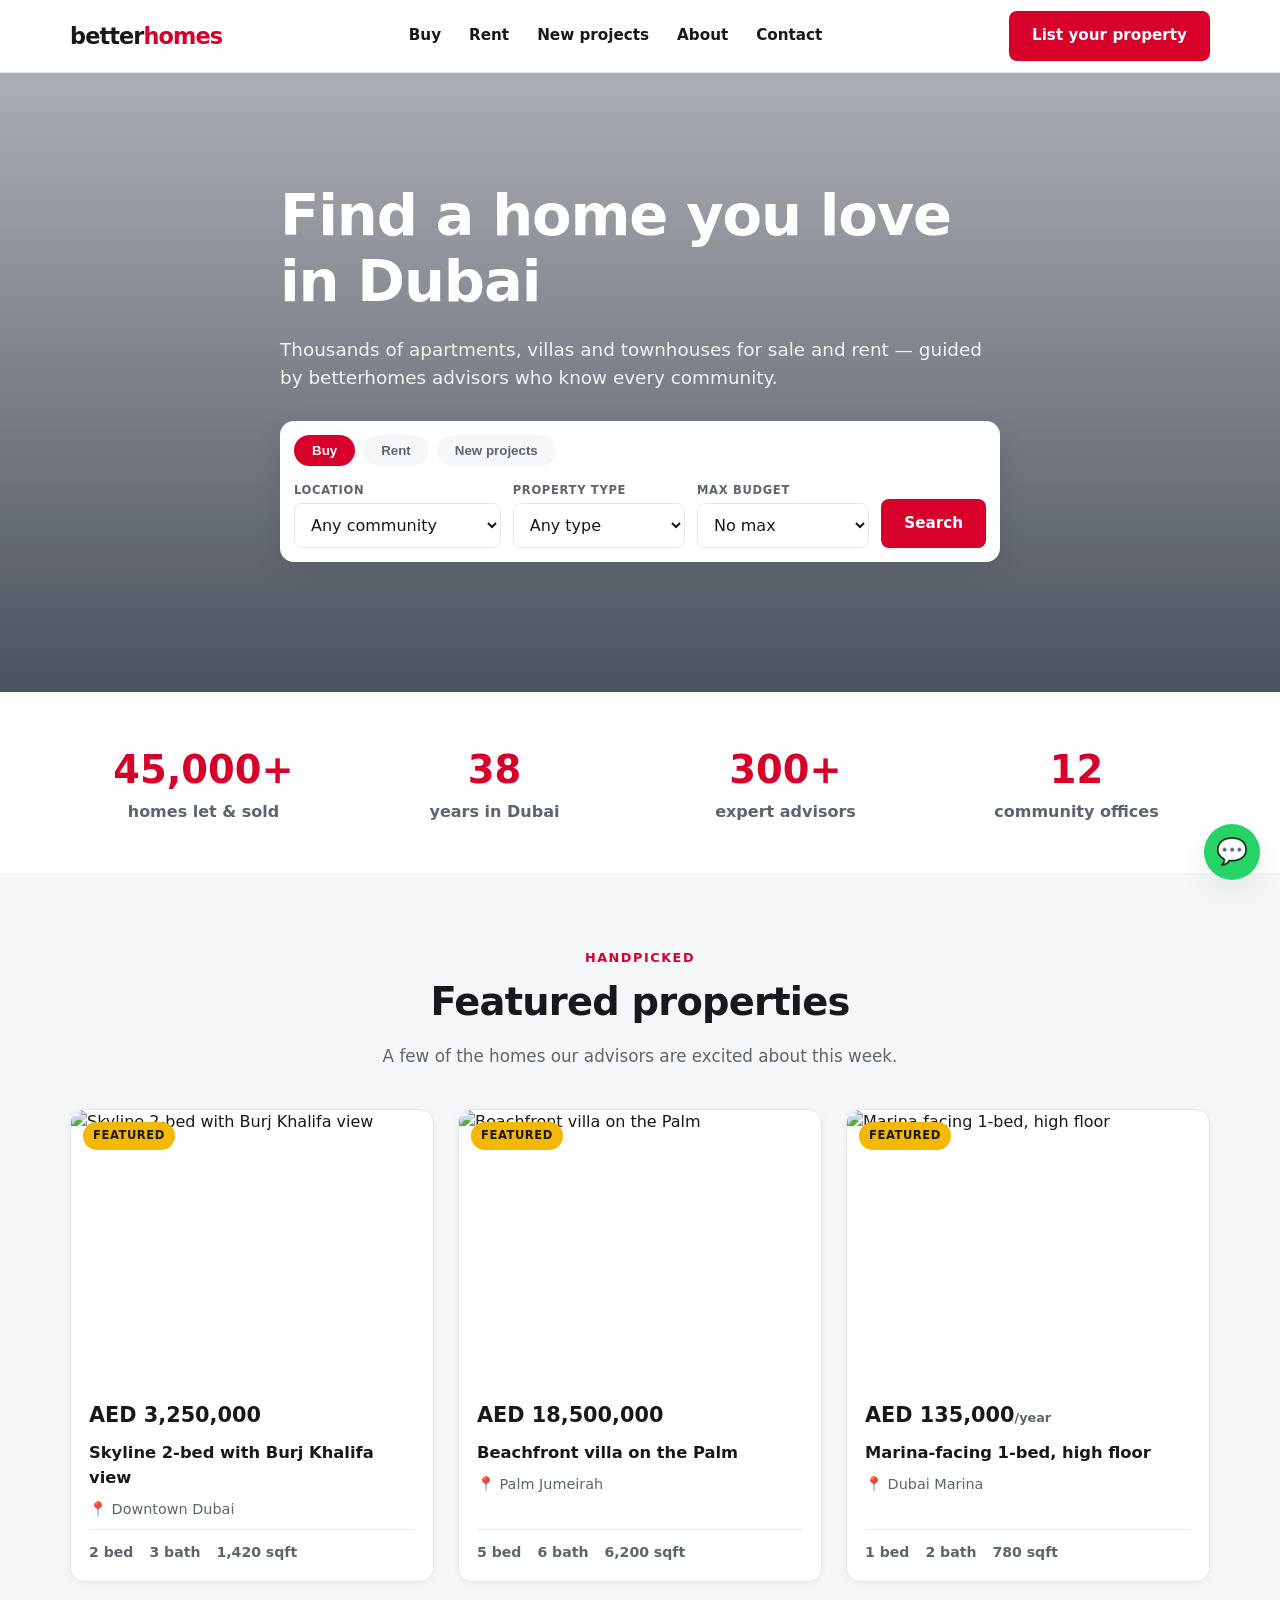
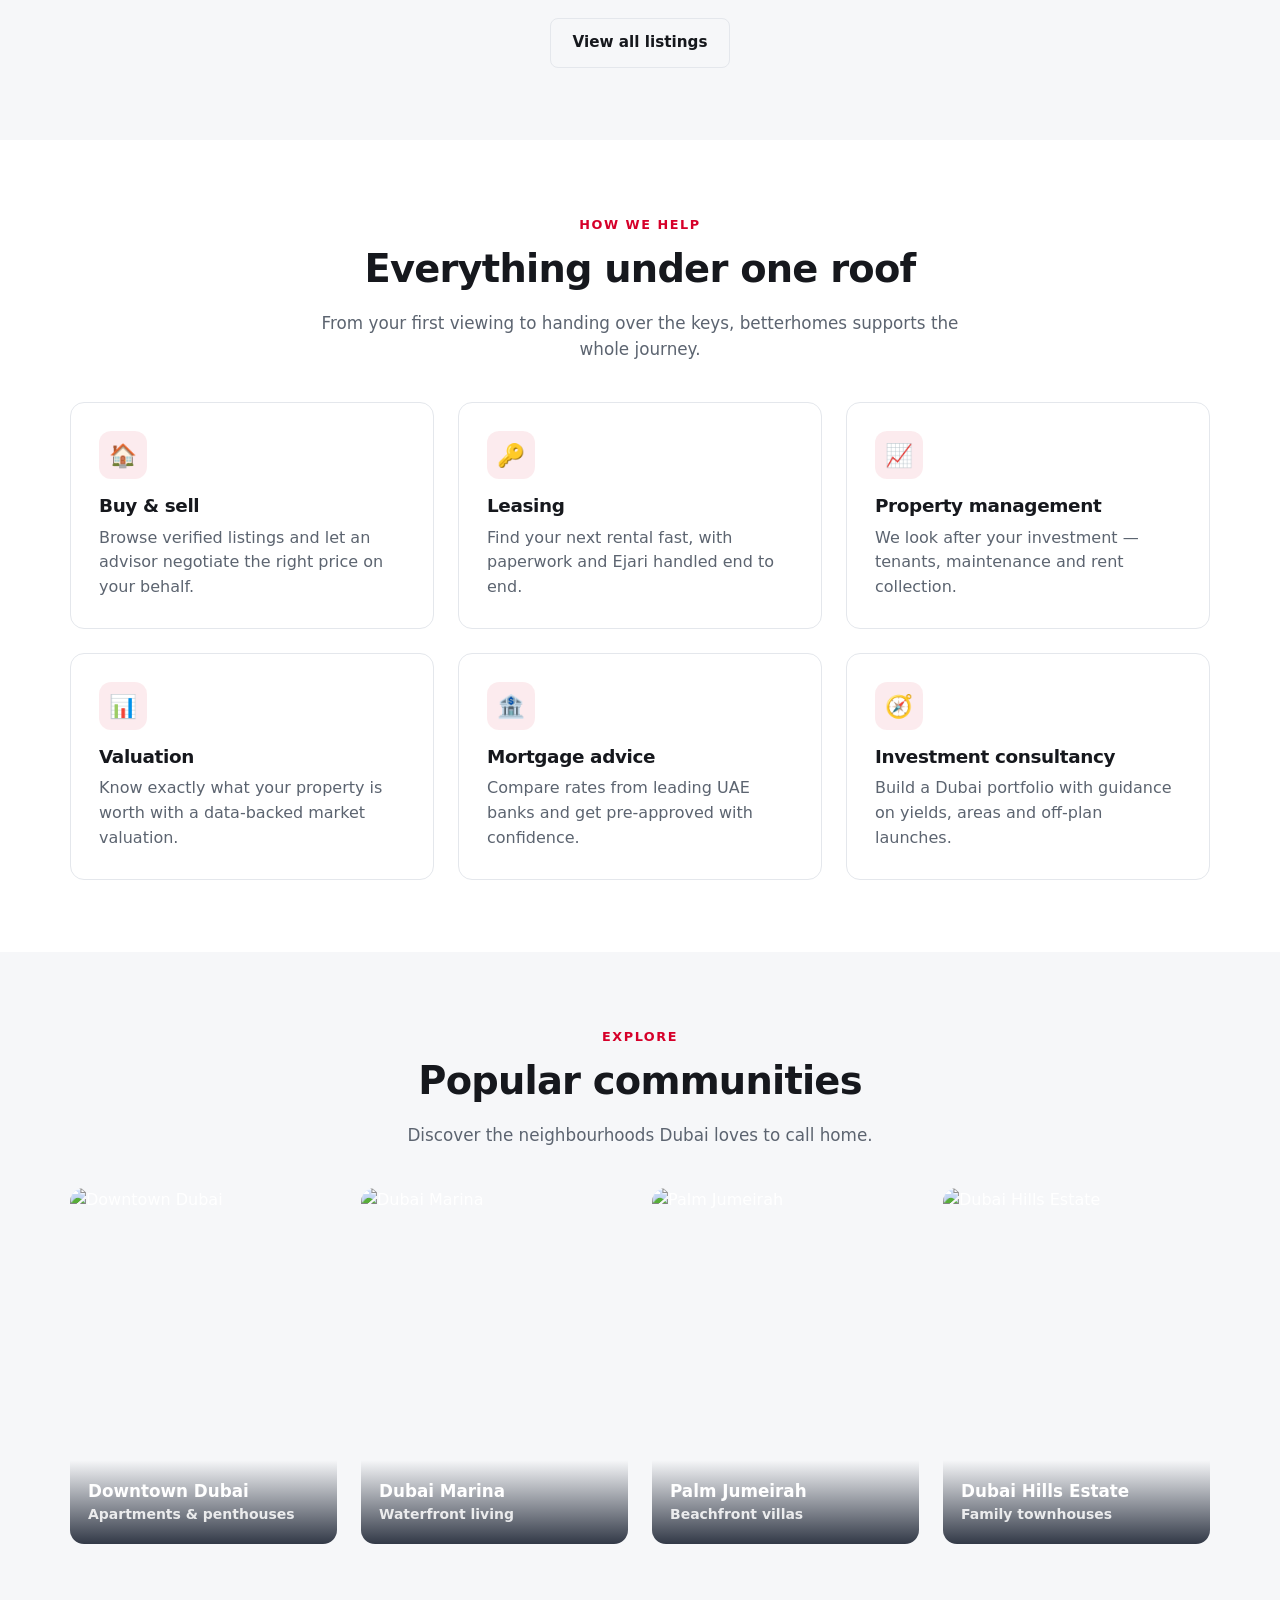
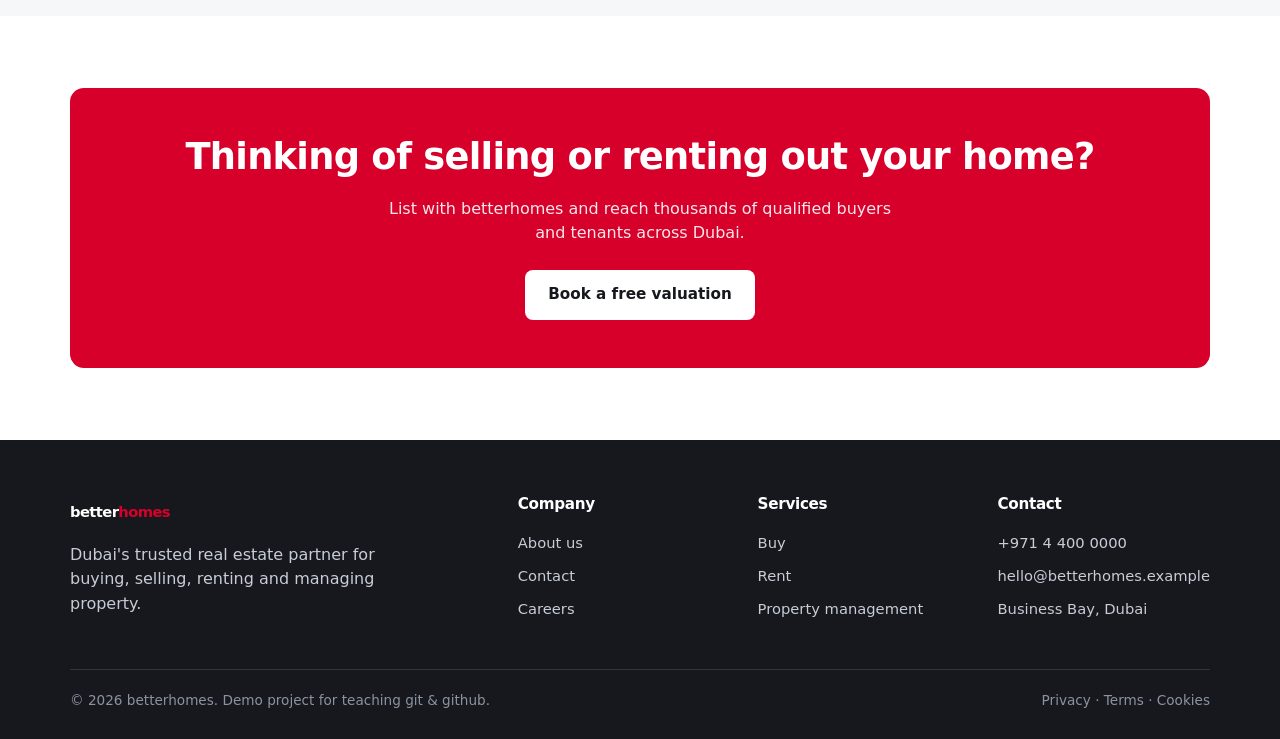
==== commit cb7692c2: "Add floating WhatsApp contact button" ====
--- a/index.html
+++ b/index.html
@@ -32,8 +32,8 @@
        branches (marketing-hero vs seo-hero). See docs/CONFLICT-WALKTHROUGH.md -->
   <section class="hero">
     <div class="container hero__inner">
-      <h1>Property for sale &amp; rent in Dubai | betterhomes</h1>
-      <p>Search apartments, villas and townhouses across Dubai with betterhomes, the UAE's trusted real estate agency since 1986.</p>
+      <h1>Find a home you love in Dubai</h1>
+      <p>Thousands of apartments, villas and townhouses for sale and rent — guided by betterhomes advisors who know every community.</p>
 
       <form class="search-bar" onsubmit="return false;">
         <div class="tabs">
@@ -221,6 +221,9 @@
     </div>
   </footer>
 
+  <!-- Floating WhatsApp contact button (feature/whatsapp-button) -->
+  <a class="whatsapp-fab" href="https://wa.me/97144000000" aria-label="Chat with betterhomes on WhatsApp" target="_blank" rel="noopener">💬</a>
+
   <script src="data/properties.js"></script>
   <script src="js/main.js"></script>
 </body>
--- a/css/styles.css
+++ b/css/styles.css
@@ -360,3 +360,23 @@
   .search-bar { grid-template-columns: 1fr; }
   .hero__inner { padding: 70px 0 80px; }
 }
+
+/* ---- Floating WhatsApp button (feature/whatsapp-button) ---------------- */
+.whatsapp-fab {
+  position: fixed;
+  right: 20px;
+  bottom: 20px;
+  z-index: 60;
+  width: 56px;
+  height: 56px;
+  border-radius: 50%;
+  background: #25d366;
+  color: #fff;
+  display: grid;
+  place-items: center;
+  font-size: 1.6rem;
+  text-decoration: none;
+  box-shadow: var(--shadow);
+  transition: transform .12s ease;
+}
+.whatsapp-fab:hover { transform: scale(1.06); }
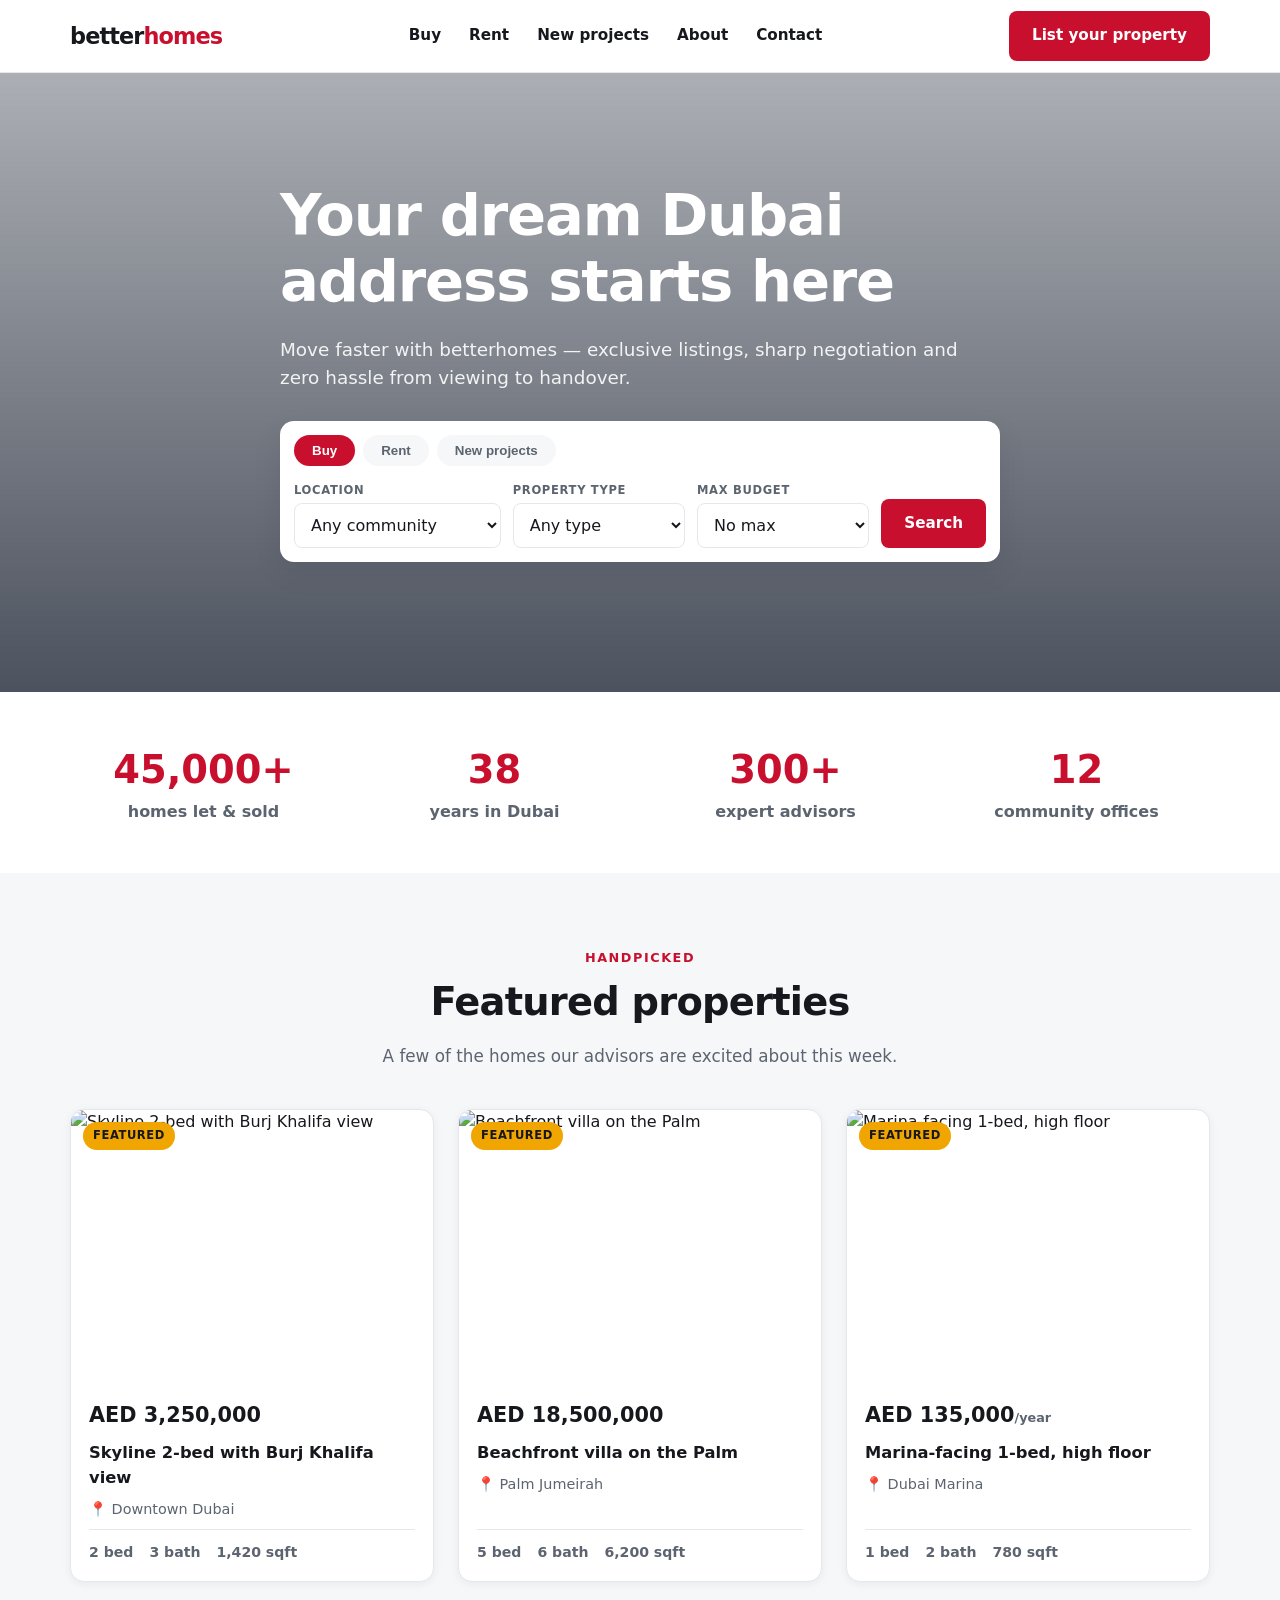
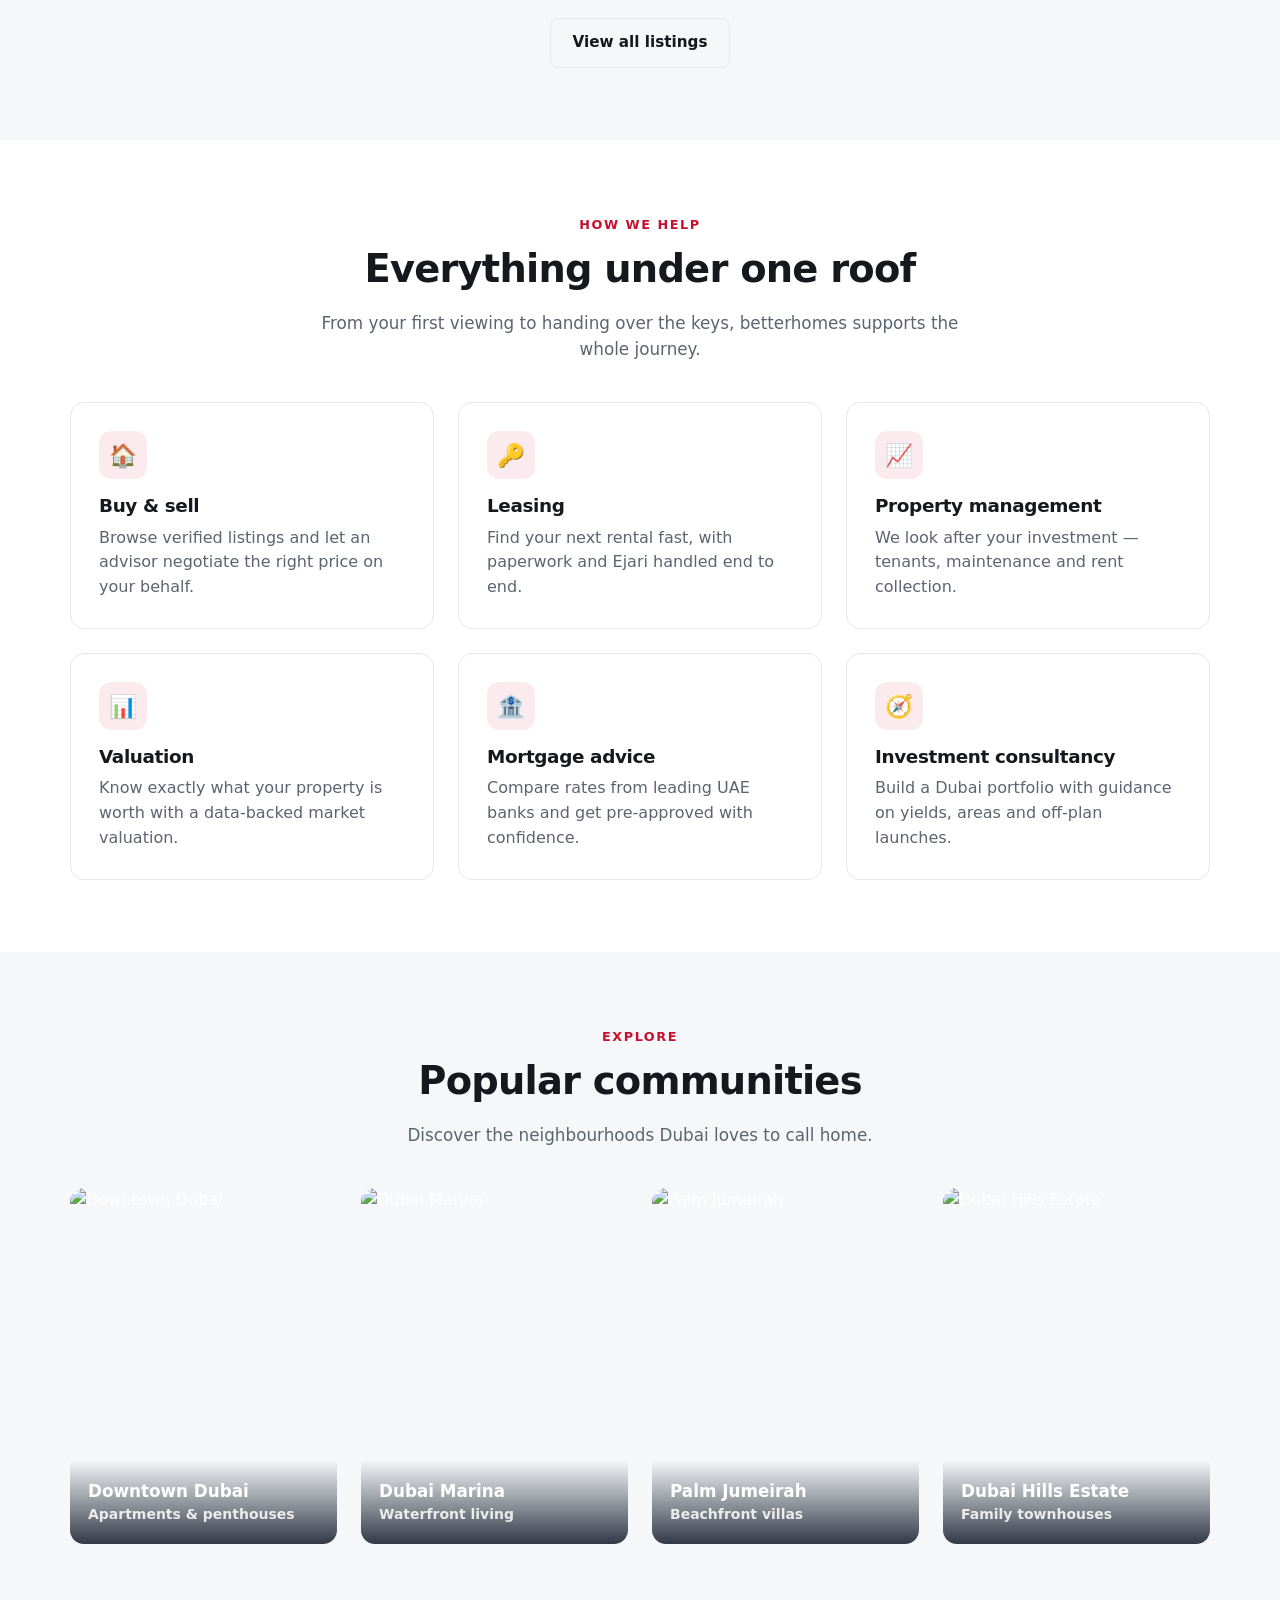
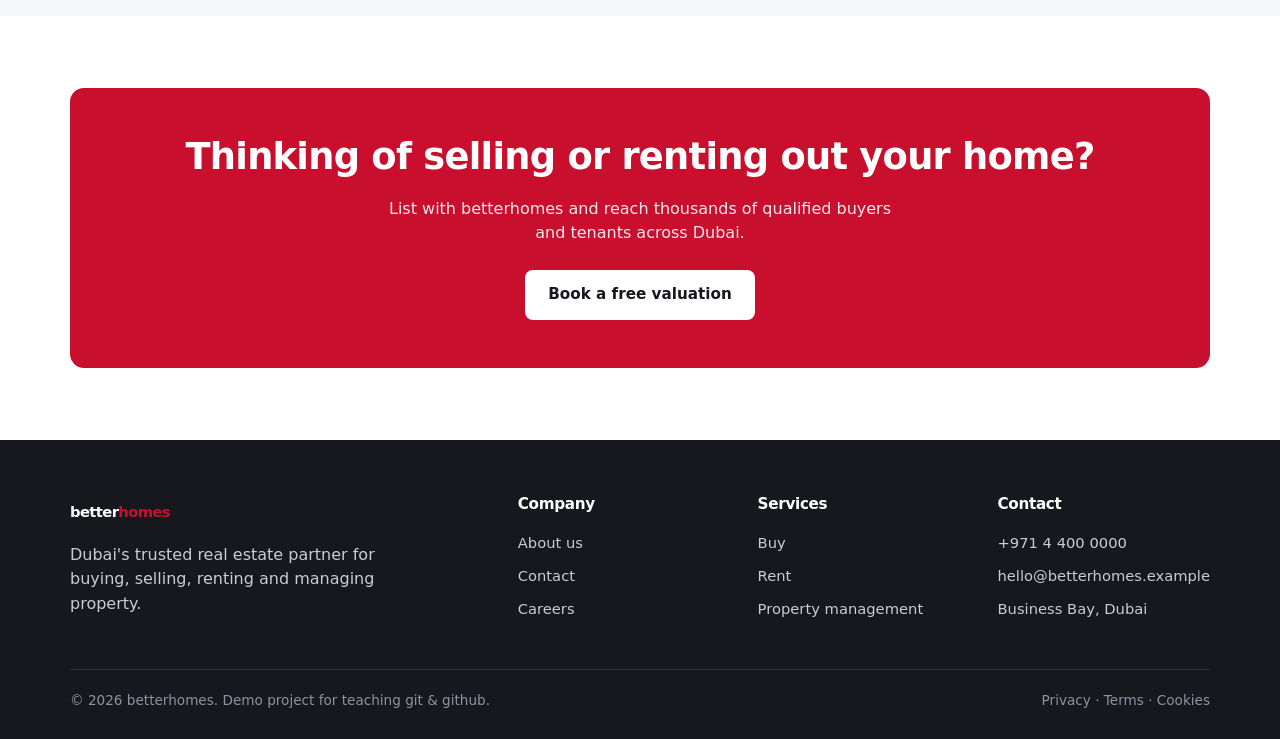
==== commit a98e494f: "Merge feature/marketing-hero into develop" ====
--- a/index.html
+++ b/index.html
@@ -32,8 +32,8 @@
        branches (marketing-hero vs seo-hero). See docs/CONFLICT-WALKTHROUGH.md -->
   <section class="hero">
     <div class="container hero__inner">
-      <h1>Find a home you love in Dubai</h1>
-      <p>Thousands of apartments, villas and townhouses for sale and rent — guided by betterhomes advisors who know every community.</p>
+      <h1>Your dream Dubai address starts here</h1>
+      <p>Move faster with betterhomes — exclusive listings, sharp negotiation and zero hassle from viewing to handover.</p>
 
       <form class="search-bar" onsubmit="return false;">
         <div class="tabs">
@@ -221,9 +221,6 @@
     </div>
   </footer>
 
-  <!-- Floating WhatsApp contact button (feature/whatsapp-button) -->
-  <a class="whatsapp-fab" href="https://wa.me/97144000000" aria-label="Chat with betterhomes on WhatsApp" target="_blank" rel="noopener">💬</a>
-
   <script src="data/properties.js"></script>
   <script src="js/main.js"></script>
 </body>
--- a/css/styles.css
+++ b/css/styles.css
@@ -11,9 +11,9 @@
 /* ---- Design tokens ------------------------------------------------------ */
 :root {
   /* Brand colours. Change --brand-primary to re-skin the whole site. */
-  --brand-primary: #d6002a;        /* betterhomes signature red          */
-  --brand-primary-dark: #a30020;   /* hover / active state               */
-  --brand-accent: #f5b800;         /* highlights, "featured" ribbons     */
+  --brand-primary: #c8102e;        /* refreshed crimson */
+  --brand-primary-dark: #8f0a20;   /* hover / active state */
+  --brand-accent: #f0a500;         /* highlights, featured ribbons */
 
   /* Neutrals */
   --ink: #16181d;                  /* primary text                       */
@@ -360,23 +360,3 @@
   .search-bar { grid-template-columns: 1fr; }
   .hero__inner { padding: 70px 0 80px; }
 }
-
-/* ---- Floating WhatsApp button (feature/whatsapp-button) ---------------- */
-.whatsapp-fab {
-  position: fixed;
-  right: 20px;
-  bottom: 20px;
-  z-index: 60;
-  width: 56px;
-  height: 56px;
-  border-radius: 50%;
-  background: #25d366;
-  color: #fff;
-  display: grid;
-  place-items: center;
-  font-size: 1.6rem;
-  text-decoration: none;
-  box-shadow: var(--shadow);
-  transition: transform .12s ease;
-}
-.whatsapp-fab:hover { transform: scale(1.06); }
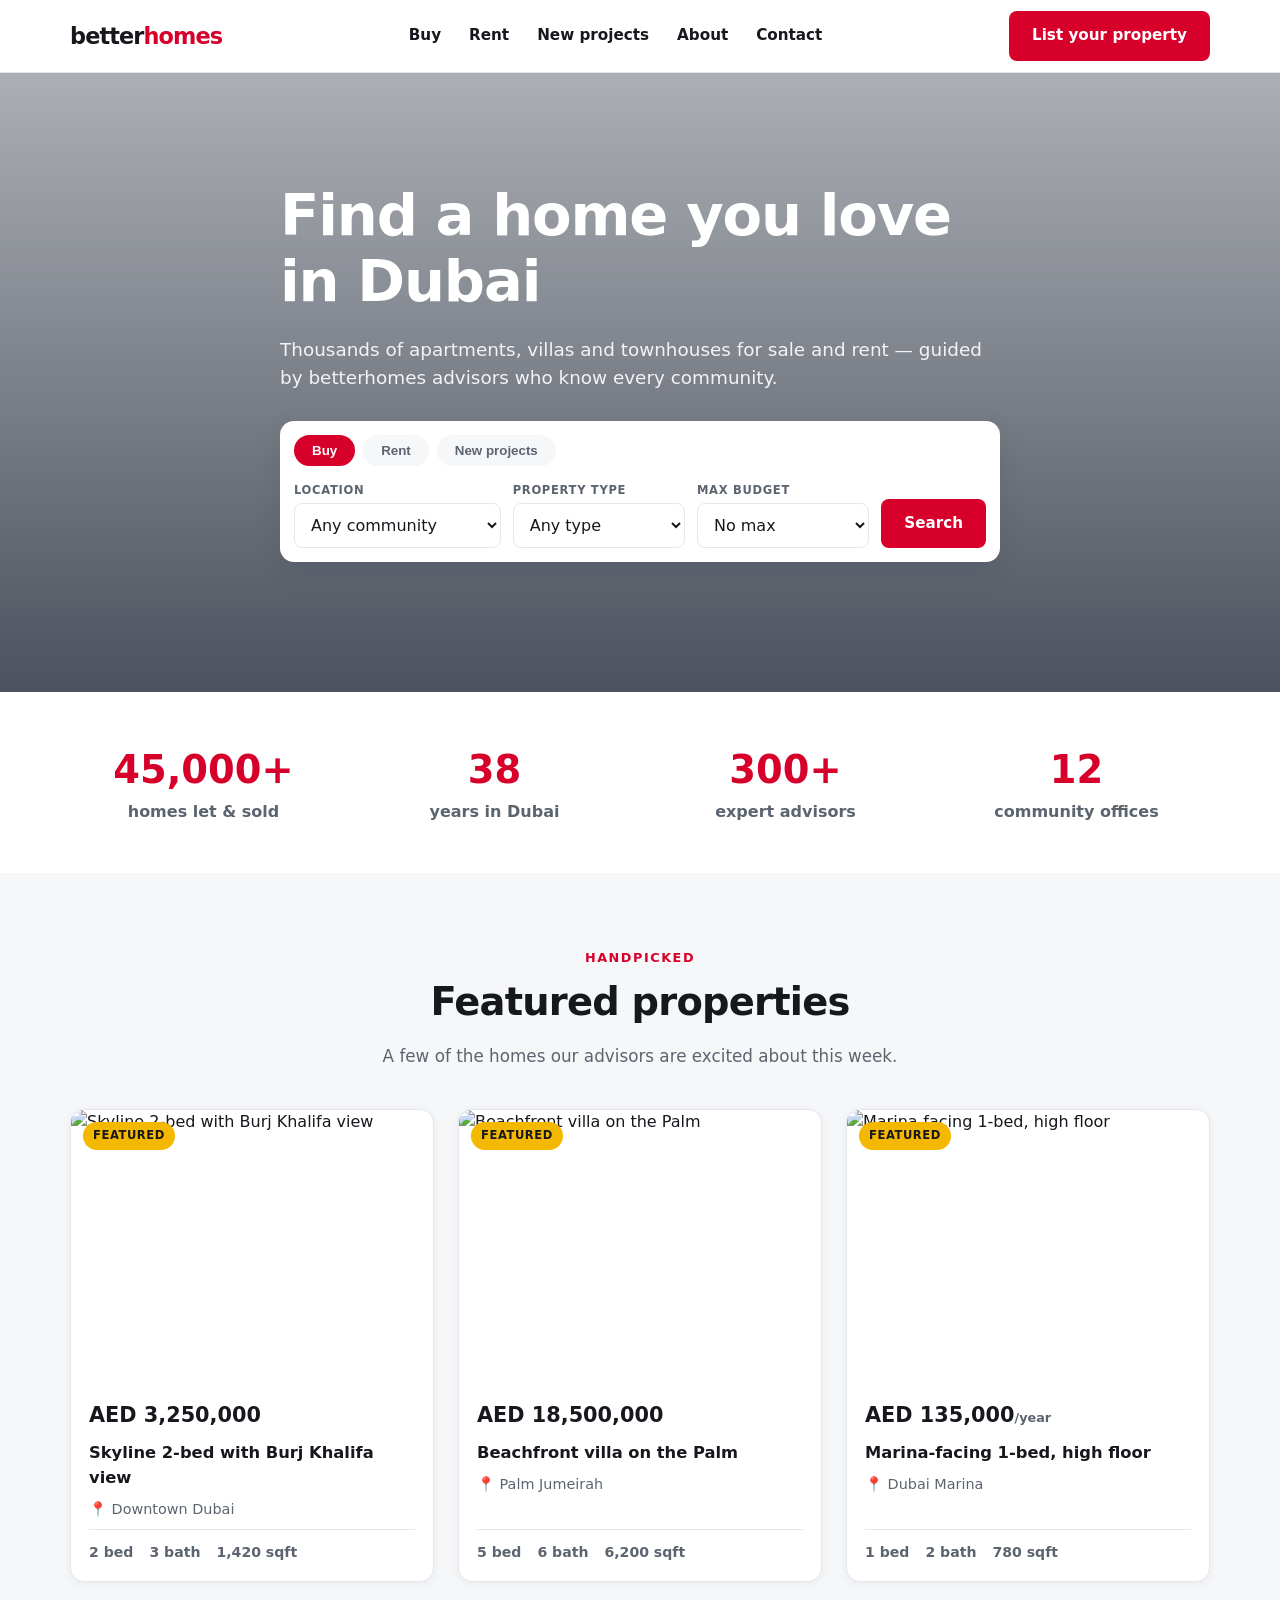
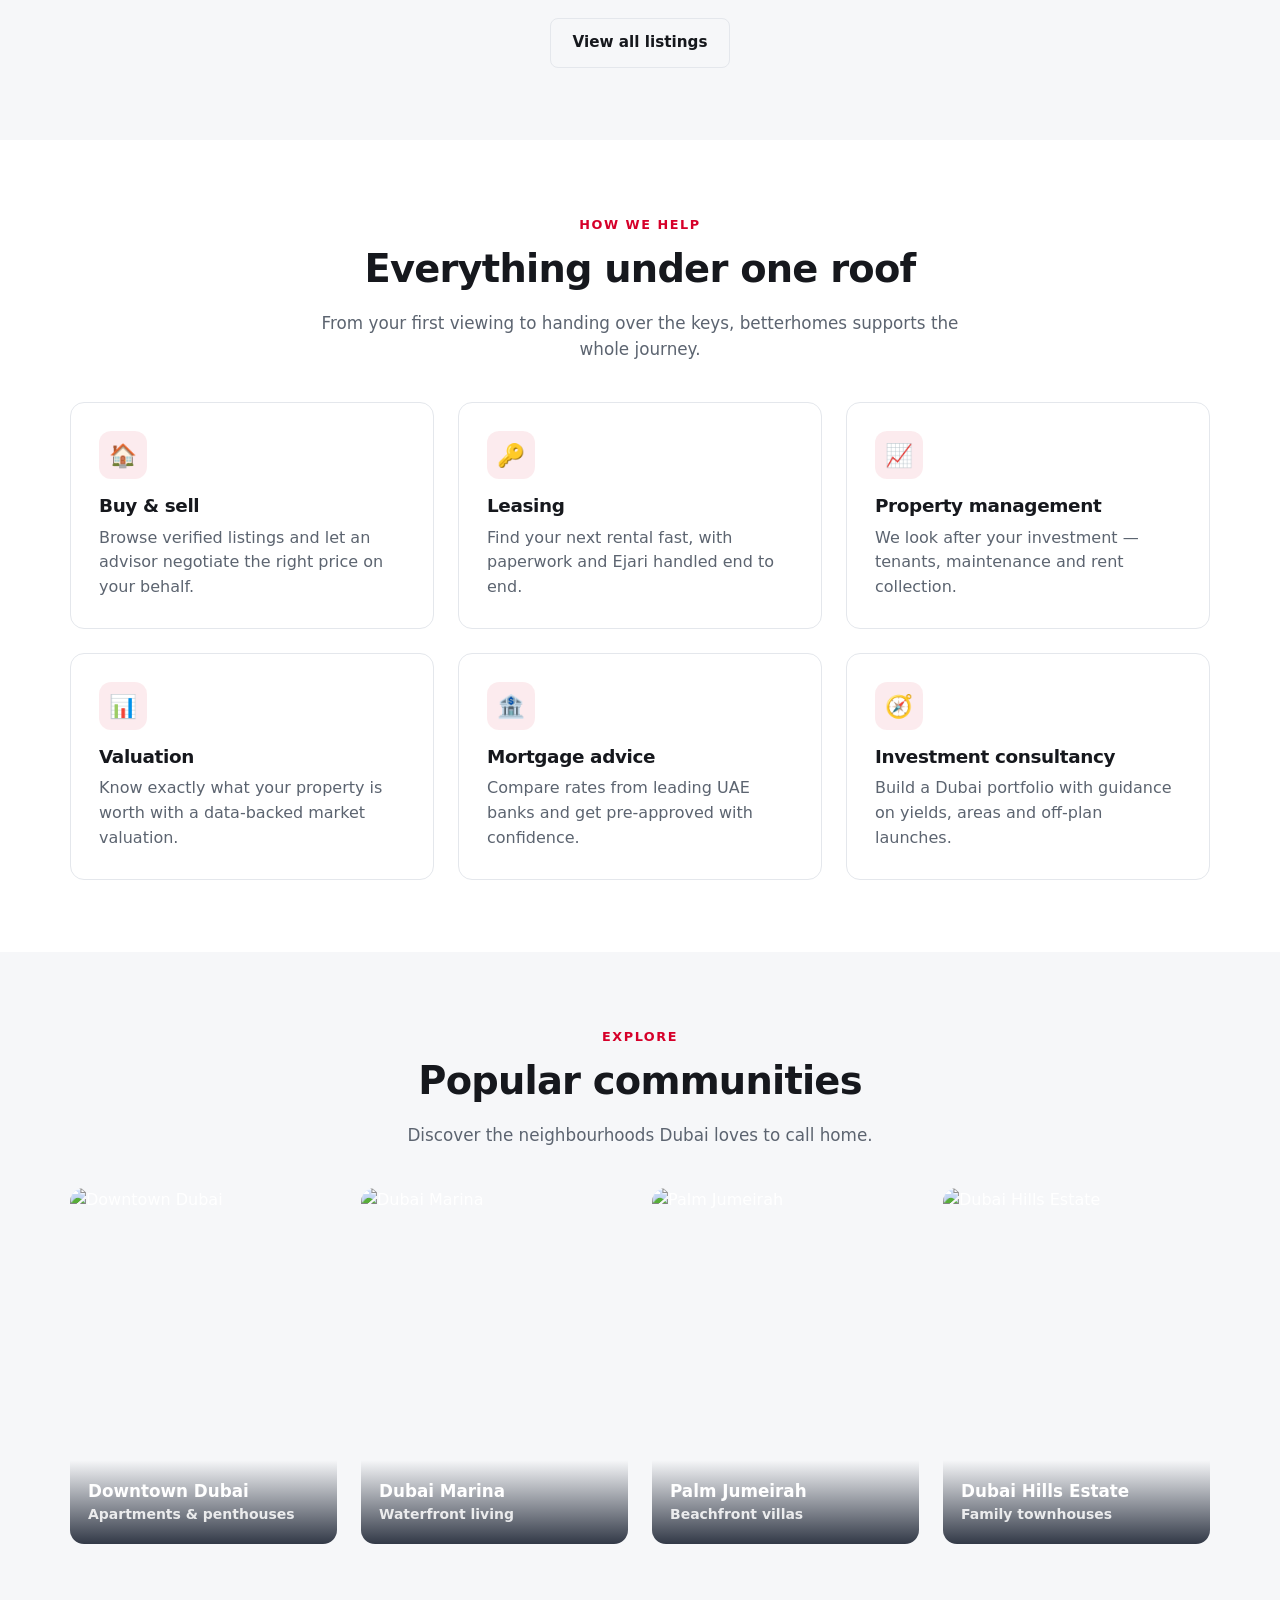
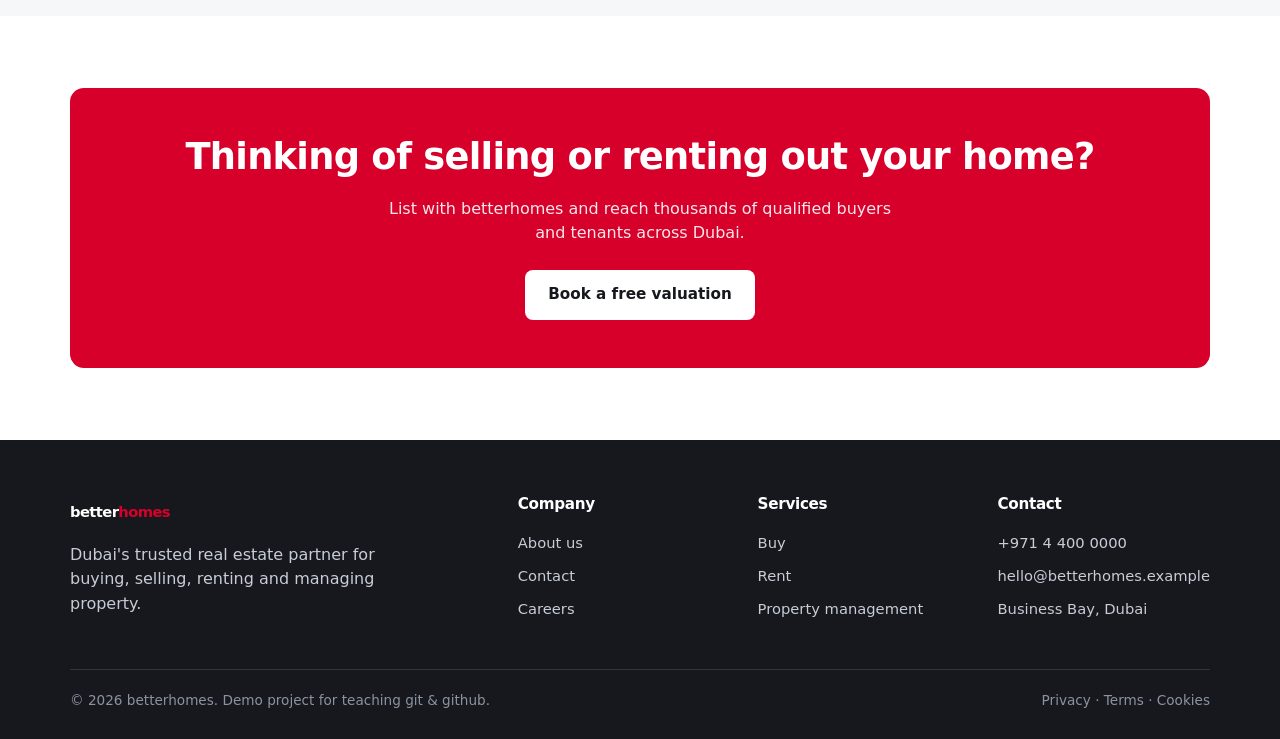
==== commit b1ce58c1: "Merge pull request #1 from ashlincheeran/claude/sweet-mccarthy-ns45os betterhomes website + git/gith" ====
--- a/index.html
+++ b/index.html
@@ -32,8 +32,8 @@
        branches (marketing-hero vs seo-hero). See docs/CONFLICT-WALKTHROUGH.md -->
   <section class="hero">
     <div class="container hero__inner">
-      <h1>Your dream Dubai address starts here</h1>
-      <p>Move faster with betterhomes — exclusive listings, sharp negotiation and zero hassle from viewing to handover.</p>
+      <h1>Find a home you love in Dubai</h1>
+      <p>Thousands of apartments, villas and townhouses for sale and rent — guided by betterhomes advisors who know every community.</p>
 
       <form class="search-bar" onsubmit="return false;">
         <div class="tabs">
--- a/css/styles.css
+++ b/css/styles.css
@@ -11,9 +11,9 @@
 /* ---- Design tokens ------------------------------------------------------ */
 :root {
   /* Brand colours. Change --brand-primary to re-skin the whole site. */
-  --brand-primary: #c8102e;        /* refreshed crimson */
-  --brand-primary-dark: #8f0a20;   /* hover / active state */
-  --brand-accent: #f0a500;         /* highlights, featured ribbons */
+  --brand-primary: #d6002a;        /* betterhomes signature red          */
+  --brand-primary-dark: #a30020;   /* hover / active state               */
+  --brand-accent: #f5b800;         /* highlights, "featured" ribbons     */
 
   /* Neutrals */
   --ink: #16181d;                  /* primary text                       */
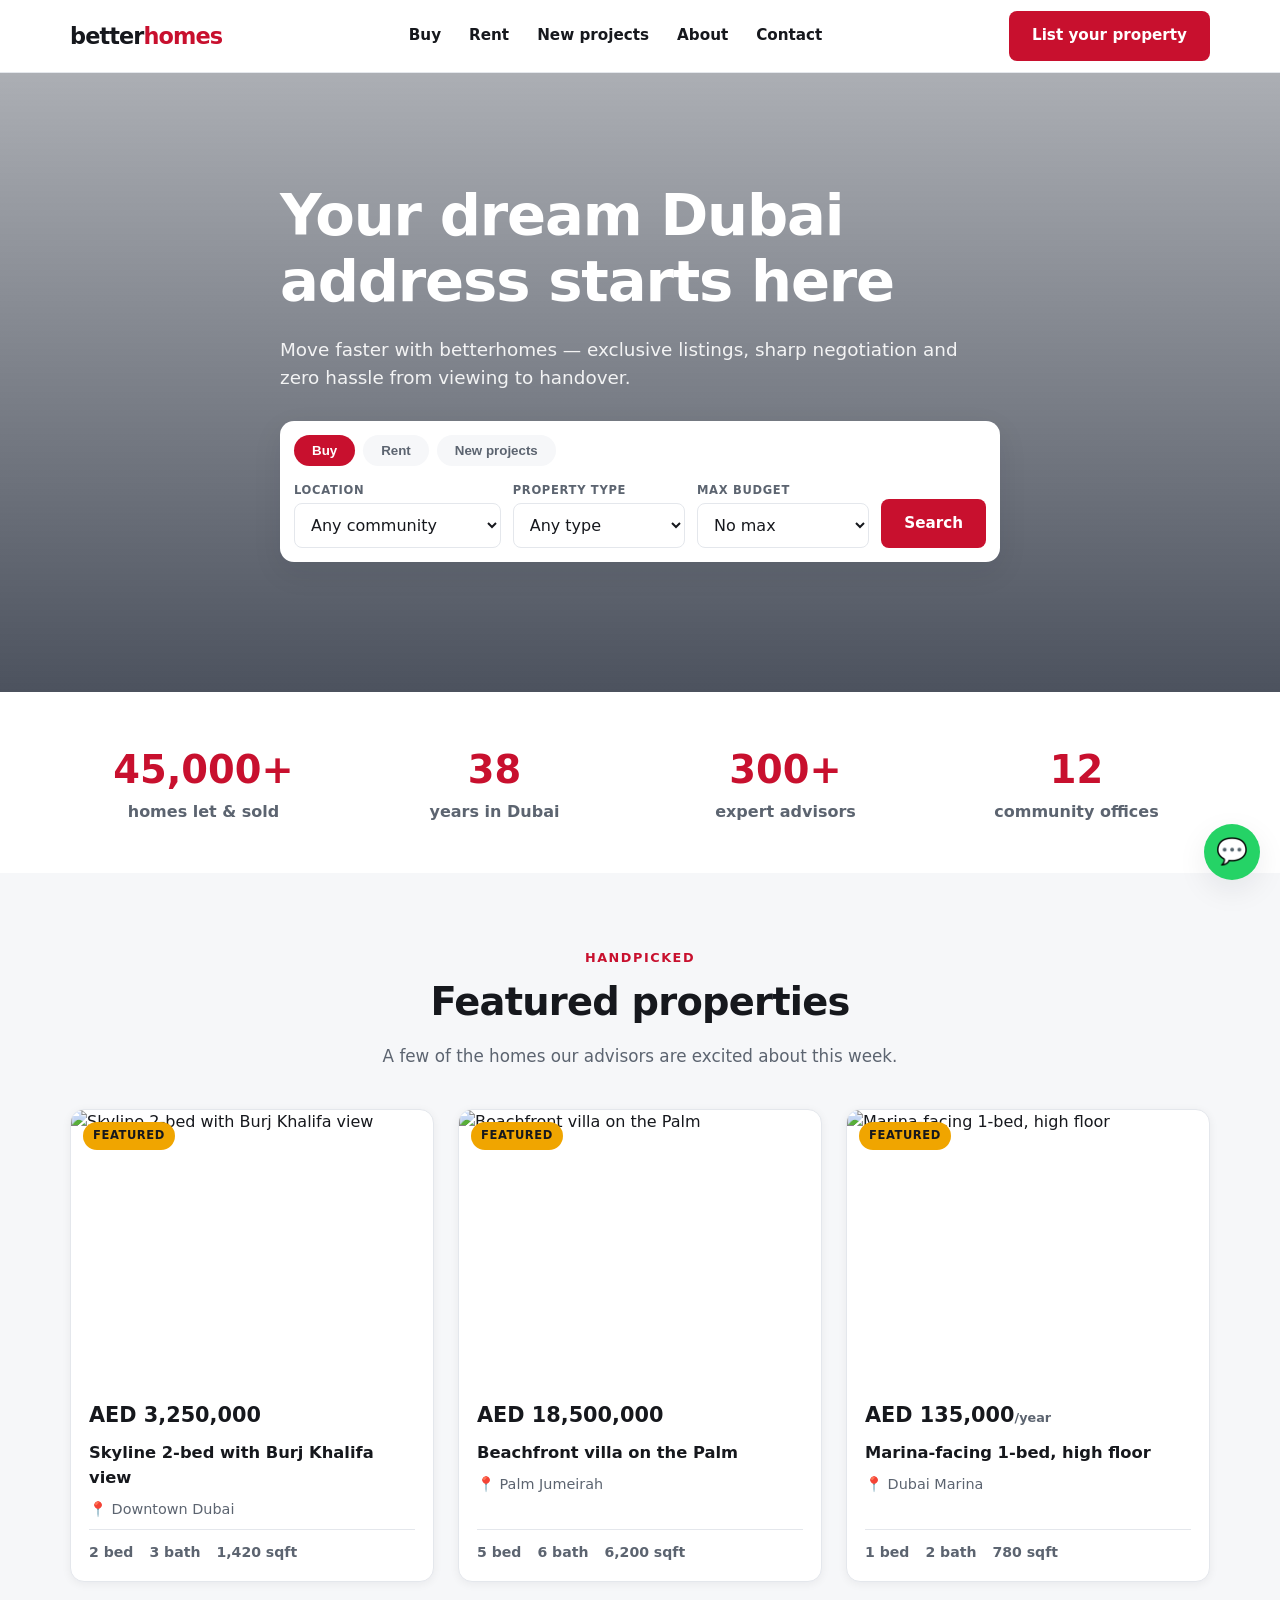
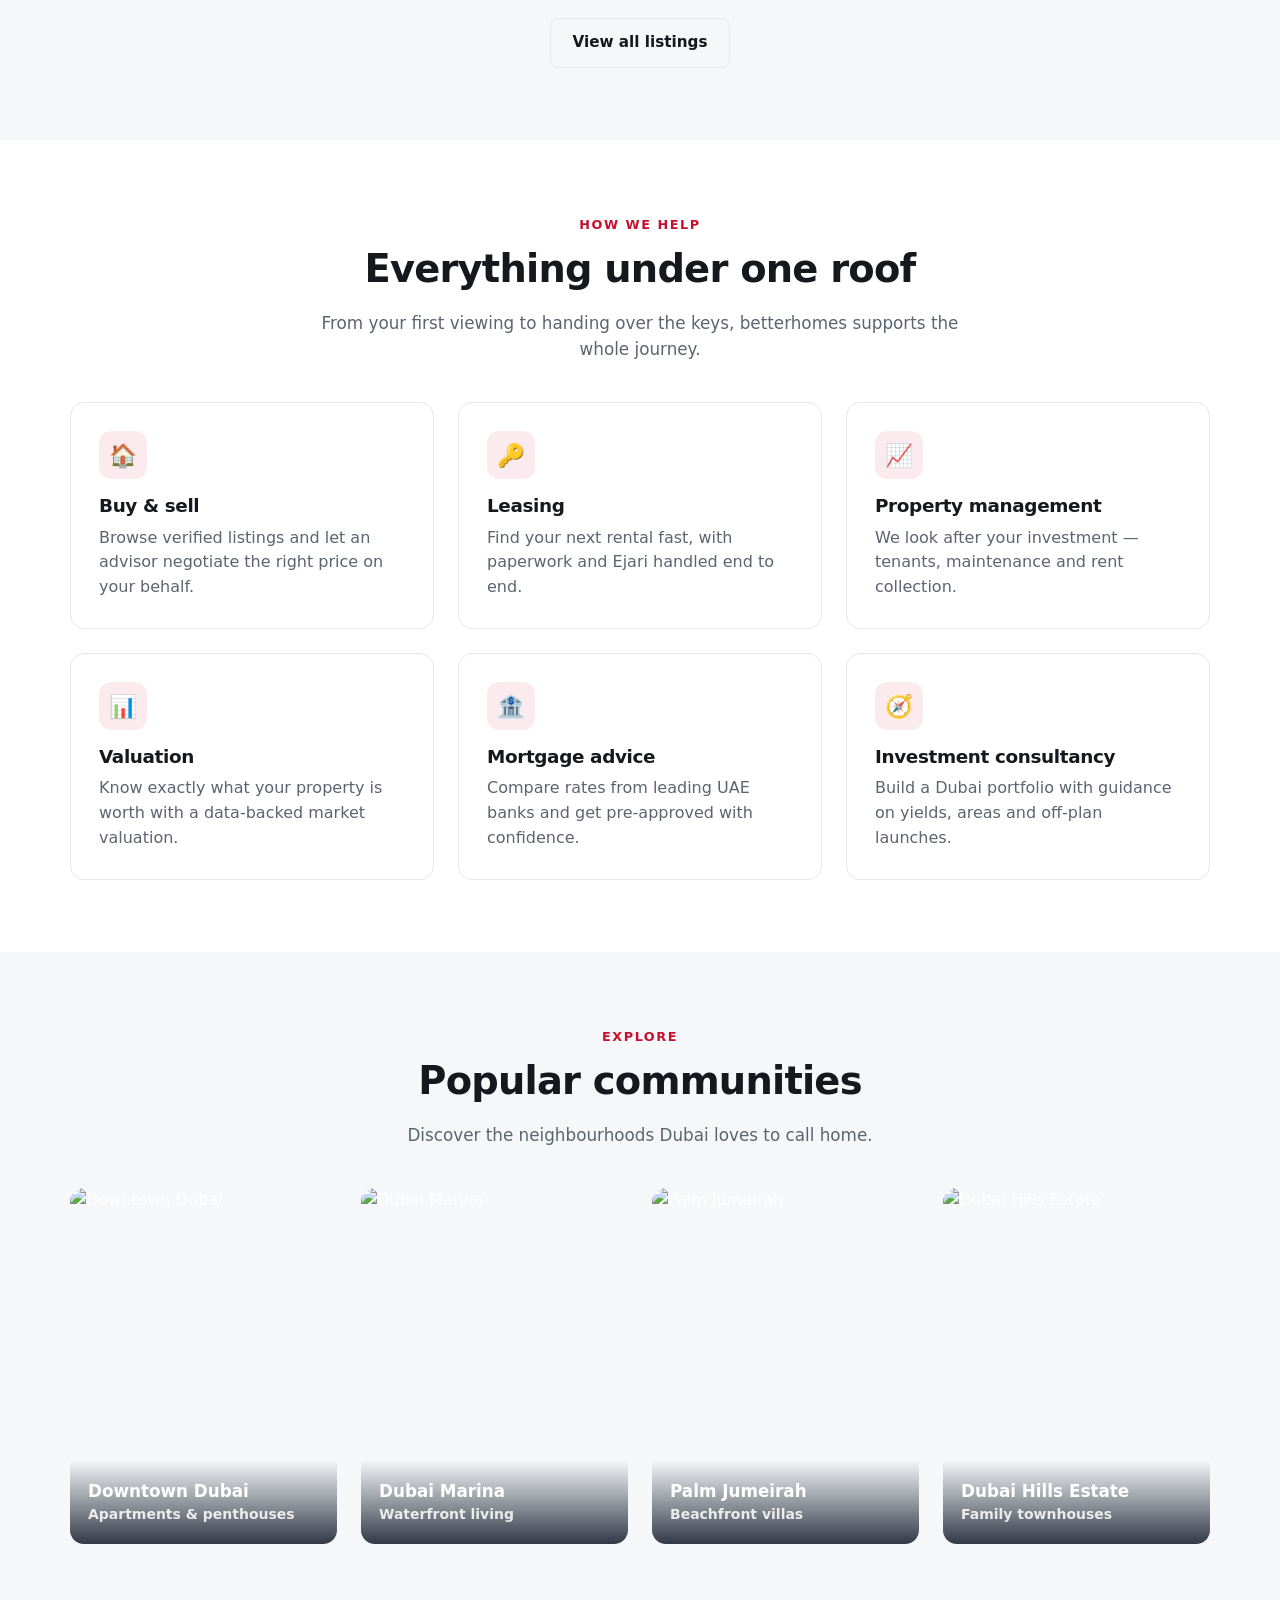
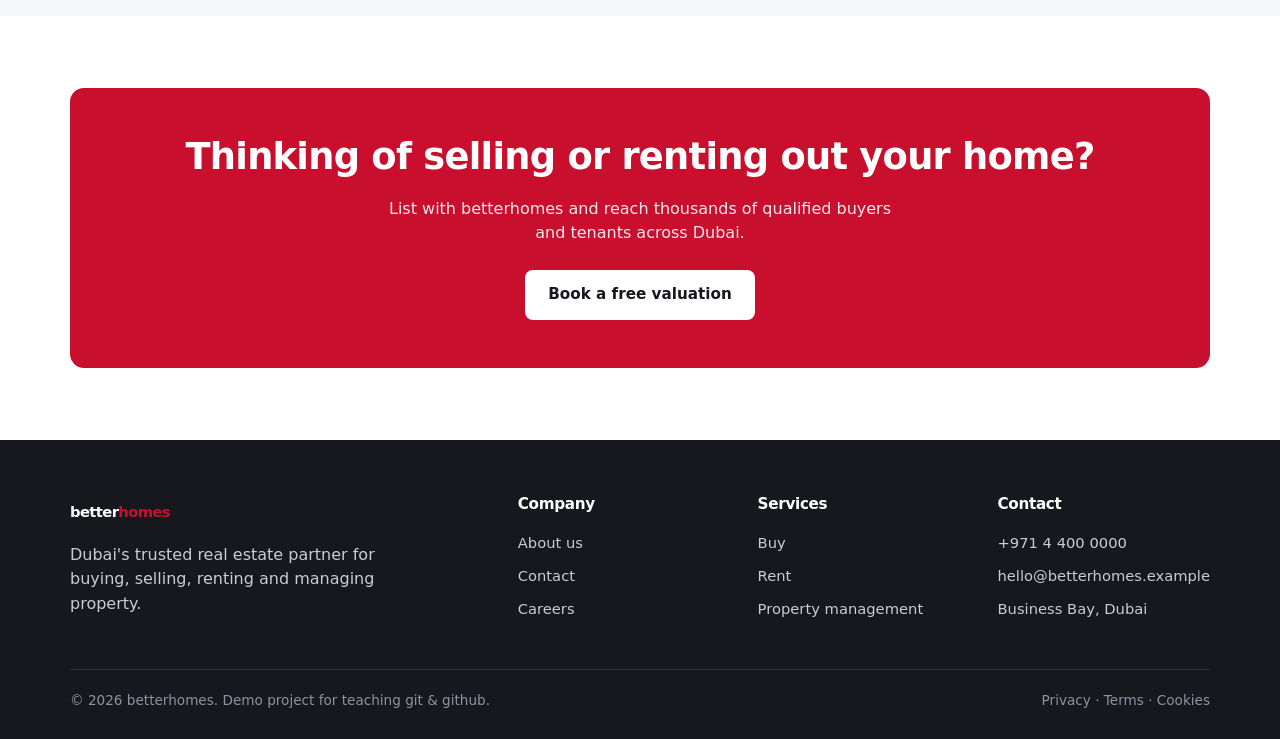
==== commit 8e40827f: "Merge pull request #4 from ashlincheeran/feature/whatsapp-button Add floating WhatsApp button (✅ cle" ====
--- a/index.html
+++ b/index.html
@@ -32,8 +32,8 @@
        branches (marketing-hero vs seo-hero). See docs/CONFLICT-WALKTHROUGH.md -->
   <section class="hero">
     <div class="container hero__inner">
-      <h1>Find a home you love in Dubai</h1>
-      <p>Thousands of apartments, villas and townhouses for sale and rent — guided by betterhomes advisors who know every community.</p>
+      <h1>Your dream Dubai address starts here</h1>
+      <p>Move faster with betterhomes — exclusive listings, sharp negotiation and zero hassle from viewing to handover.</p>
 
       <form class="search-bar" onsubmit="return false;">
         <div class="tabs">
@@ -221,6 +221,9 @@
     </div>
   </footer>
 
+  <!-- Floating WhatsApp contact button (feature/whatsapp-button) -->
+  <a class="whatsapp-fab" href="https://wa.me/97144000000" aria-label="Chat with betterhomes on WhatsApp" target="_blank" rel="noopener">💬</a>
+
   <script src="data/properties.js"></script>
   <script src="js/main.js"></script>
 </body>
--- a/css/styles.css
+++ b/css/styles.css
@@ -11,9 +11,9 @@
 /* ---- Design tokens ------------------------------------------------------ */
 :root {
   /* Brand colours. Change --brand-primary to re-skin the whole site. */
-  --brand-primary: #d6002a;        /* betterhomes signature red          */
-  --brand-primary-dark: #a30020;   /* hover / active state               */
-  --brand-accent: #f5b800;         /* highlights, "featured" ribbons     */
+  --brand-primary: #c8102e;        /* refreshed crimson */
+  --brand-primary-dark: #8f0a20;   /* hover / active state */
+  --brand-accent: #f0a500;         /* highlights, featured ribbons */
 
   /* Neutrals */
   --ink: #16181d;                  /* primary text                       */
@@ -360,3 +360,23 @@
   .search-bar { grid-template-columns: 1fr; }
   .hero__inner { padding: 70px 0 80px; }
 }
+
+/* ---- Floating WhatsApp button (feature/whatsapp-button) ---------------- */
+.whatsapp-fab {
+  position: fixed;
+  right: 20px;
+  bottom: 20px;
+  z-index: 60;
+  width: 56px;
+  height: 56px;
+  border-radius: 50%;
+  background: #25d366;
+  color: #fff;
+  display: grid;
+  place-items: center;
+  font-size: 1.6rem;
+  text-decoration: none;
+  box-shadow: var(--shadow);
+  transition: transform .12s ease;
+}
+.whatsapp-fab:hover { transform: scale(1.06); }
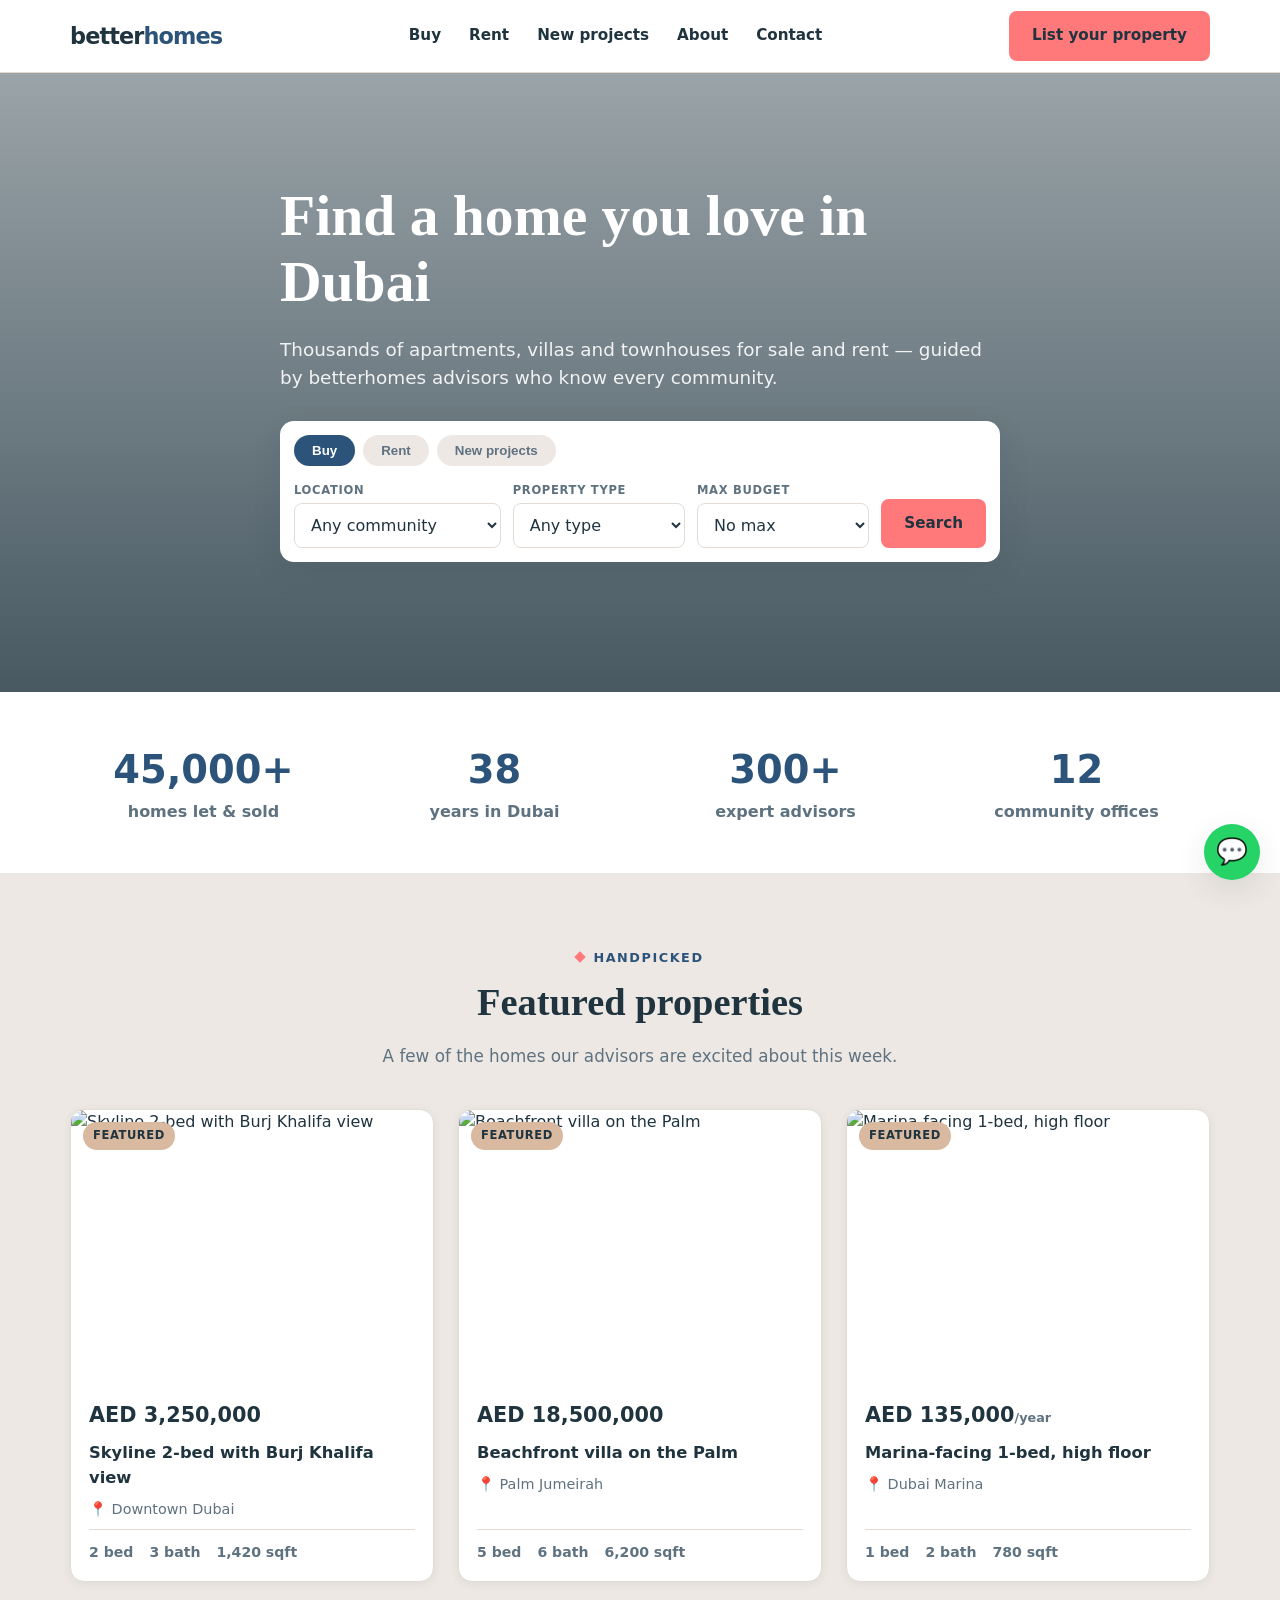
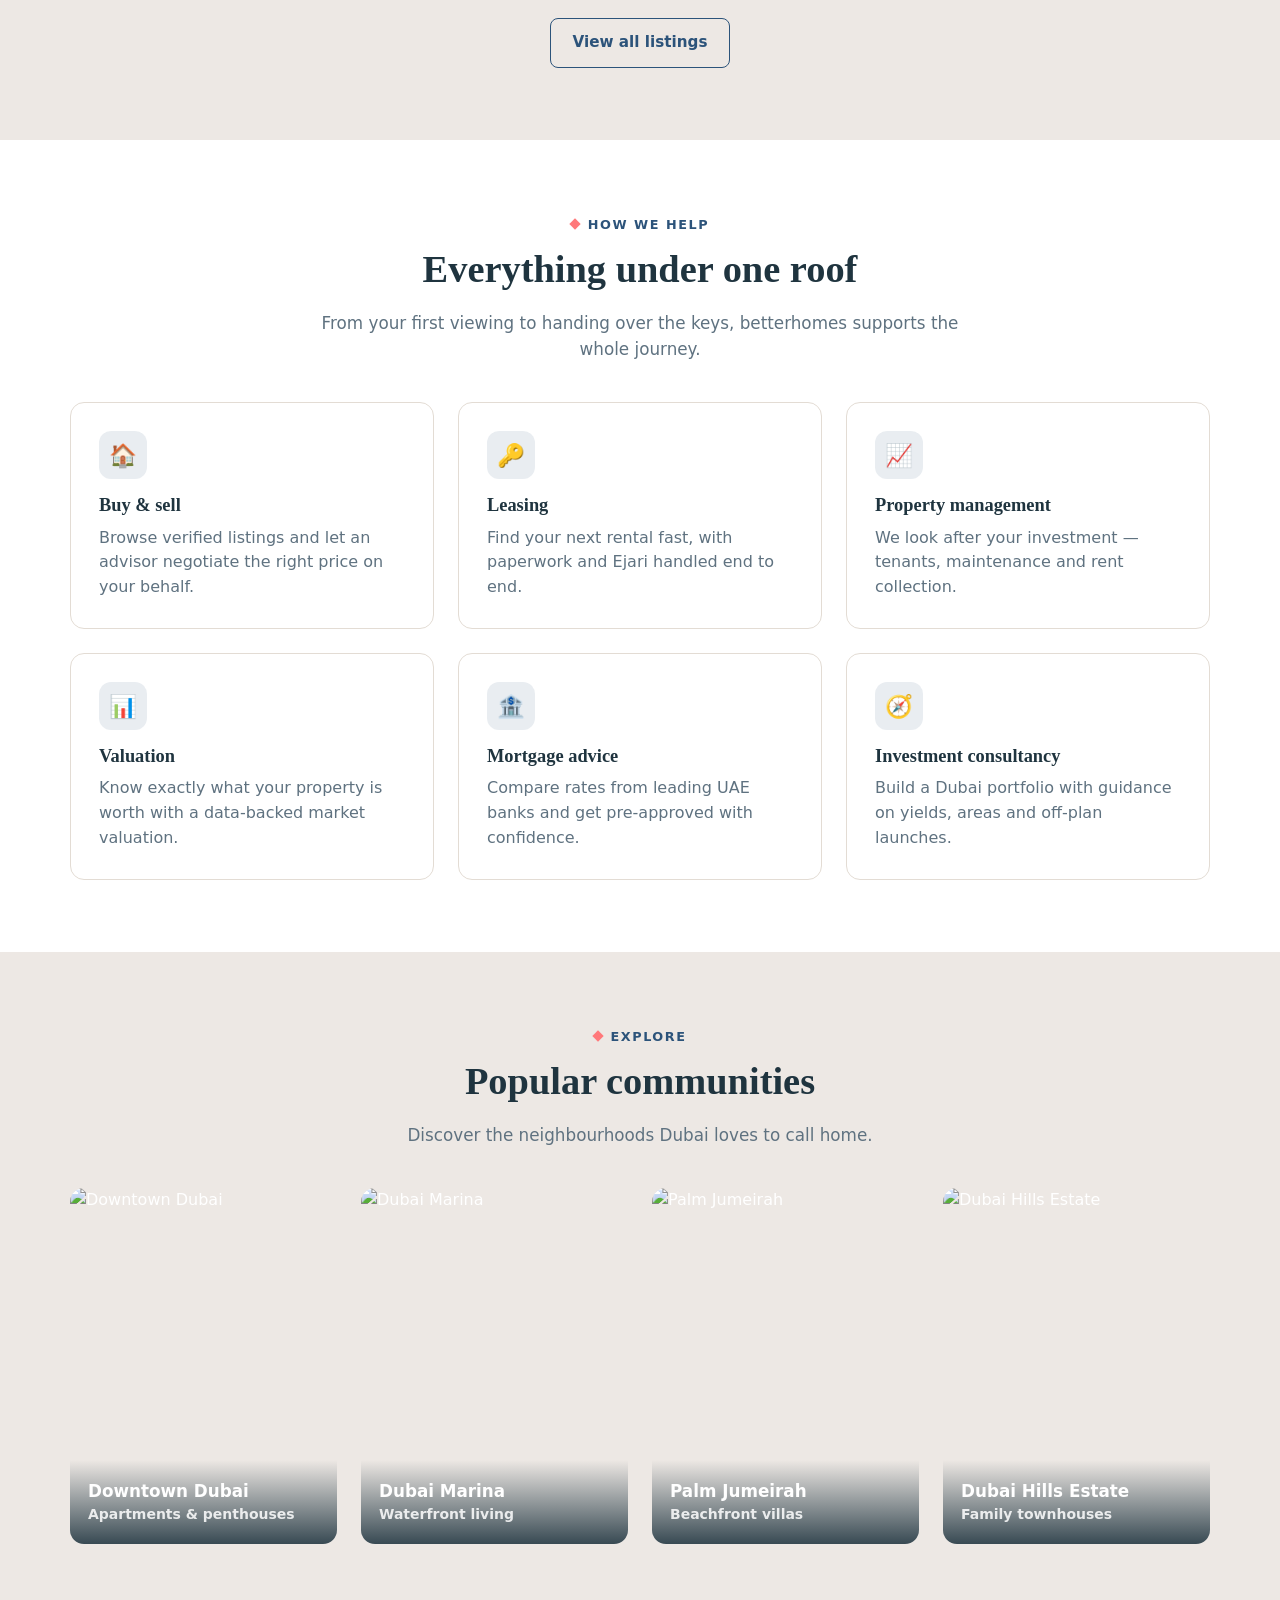
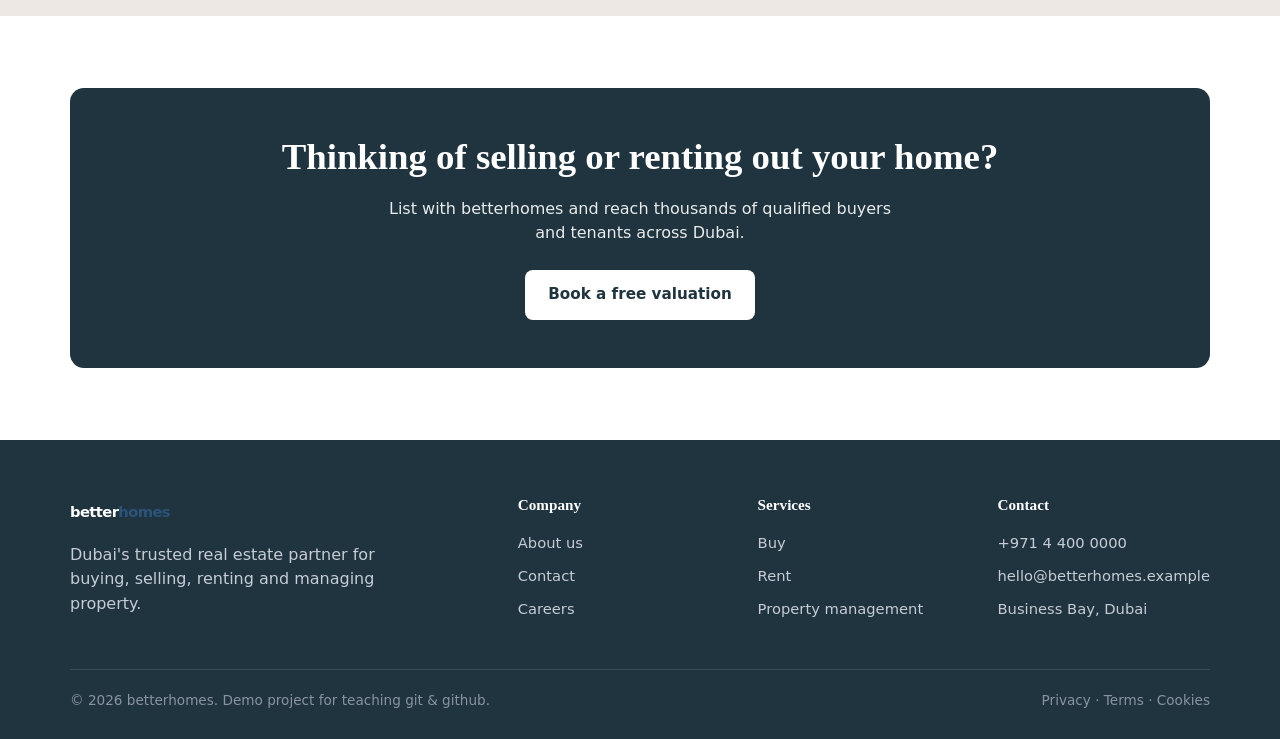
==== commit 4af6c480: "Merge pull request #5: betterhomes 2025 brand refresh + WhatsApp button betterhomes 2025 brand refre" ====
--- a/index.html
+++ b/index.html
@@ -32,8 +32,8 @@
        branches (marketing-hero vs seo-hero). See docs/CONFLICT-WALKTHROUGH.md -->
   <section class="hero">
     <div class="container hero__inner">
-      <h1>Your dream Dubai address starts here</h1>
-      <p>Move faster with betterhomes — exclusive listings, sharp negotiation and zero hassle from viewing to handover.</p>
+      <h1>Find a home you love in Dubai</h1>
+      <p>Thousands of apartments, villas and townhouses for sale and rent — guided by betterhomes advisors who know every community.</p>
 
       <form class="search-bar" onsubmit="return false;">
         <div class="tabs">
--- a/css/styles.css
+++ b/css/styles.css
@@ -10,30 +10,48 @@
 
 /* ---- Design tokens ------------------------------------------------------ */
 :root {
-  /* Brand colours. Change --brand-primary to re-skin the whole site. */
-  --brand-primary: #c8102e;        /* refreshed crimson */
-  --brand-primary-dark: #8f0a20;   /* hover / active state */
-  --brand-accent: #f0a500;         /* highlights, featured ribbons */
+  /* ----------------------------------------------------------------------
+     betterhomes 2025 brand palette (BH Brand Guidelines, Year 1 refresh).
+     Slate & denim blues lead as primaries; salmon pink is the ONLINE CTA
+     colour ONLY (urgency); sand, powder blue & mist are supporting tones.
+     ---------------------------------------------------------------------- */
+  --slate-blue:  #1f343f;   /* primary  — deep brand / ink / headers     */
+  --denim-blue:  #2c537a;   /* primary  — interactive blue, links, icons */
+  --powder-blue: #7ba0b2;   /* support  — soft accents                   */
+  --sand:        #d9b9a0;   /* support  — warm accent / "featured" tag   */
+  --mist:        #ede8e4;   /* support  — light section background       */
+  --salmon:      #ff787a;   /* CTA ONLY — urgency / primary actions      */
+  --salmon-dark: #f25e60;   /* CTA hover                                 */
+
+  /* Semantic tokens used across the site */
+  --brand-primary: var(--denim-blue);       /* brand blue               */
+  --brand-primary-dark: var(--slate-blue);  /* hover / active           */
+  --brand-cta: var(--salmon);               /* call-to-action buttons   */
+  --brand-cta-dark: var(--salmon-dark);
+  --brand-accent: var(--sand);              /* "featured" ribbons        */
 
   /* Neutrals */
-  --ink: #16181d;                  /* primary text                       */
-  --muted: #5c6470;                /* secondary text                     */
+  --ink: #1f343f;                  /* primary text = slate blue          */
+  --muted: #5f7280;                /* secondary text                     */
   --bg: #ffffff;                   /* page background                    */
-  --surface: #f6f7f9;              /* cards / sections                   */
-  --border: #e4e7ec;               /* hairlines                          */
+  --surface: var(--mist);          /* cards / sections                   */
+  --border: #e3dcd4;               /* hairlines (warm mist/sand tone)    */
 
   /* Shape & depth */
   --radius: 14px;
   --radius-sm: 8px;
-  --shadow: 0 10px 30px rgba(16, 24, 40, 0.08);
-  --shadow-sm: 0 2px 10px rgba(16, 24, 40, 0.06);
+  --shadow: 0 10px 30px rgba(31, 52, 63, 0.10);
+  --shadow-sm: 0 2px 10px rgba(31, 52, 63, 0.07);
 
   /* Layout */
   --container: 1180px;
   --gap: 24px;
 
-  /* Type */
-  --font: "Inter", "Segoe UI", system-ui, -apple-system, Helvetica, Arial, sans-serif;
+  /* Type — Ivy Mode (serif headlines) + Ivy Epic (body) are paid Adobe
+     fonts; the brand guidelines name Georgia + Segoe UI as the system
+     fallbacks, which is exactly what we use on this no-build static site. */
+  --font: "Segoe UI", system-ui, -apple-system, Roboto, Helvetica, Arial, sans-serif;
+  --font-head: Georgia, "Times New Roman", "Iowan Old Style", serif;
 }
 
 /* ---- Reset-ish ---------------------------------------------------------- */
@@ -49,7 +67,7 @@
 }
 img { max-width: 100%; display: block; }
 a { color: inherit; text-decoration: none; }
-h1, h2, h3, h4 { line-height: 1.15; margin: 0 0 .5em; font-weight: 800; letter-spacing: -0.02em; }
+h1, h2, h3, h4 { line-height: 1.15; margin: 0 0 .5em; font-weight: 700; font-family: var(--font-head); letter-spacing: 0; }
 p { margin: 0 0 1em; }
 ul { margin: 0; padding: 0; list-style: none; }
 
@@ -72,8 +90,21 @@
   font-weight: 700;
   letter-spacing: .12em;
   text-transform: uppercase;
-  color: var(--brand-primary);
+  color: var(--denim-blue);
   margin-bottom: 12px;
+}
+/* Diamond motif (the brand's rotated-square mark) as a small salmon accent. */
+.eyebrow::before {
+  content: "";
+  display: inline-block;
+  width: 8px;
+  height: 8px;
+  margin-right: 9px;
+  background: var(--salmon);
+  transform: rotate(45deg);
+  vertical-align: middle;
+  position: relative;
+  top: -1px;
 }
 
 /* ---- Buttons ------------------------------------------------------------ */
@@ -91,10 +122,11 @@
   transition: transform .08s ease, background .15s ease, color .15s ease;
 }
 .btn:active { transform: translateY(1px); }
-.btn--primary { background: var(--brand-primary); color: #fff; }
-.btn--primary:hover { background: var(--brand-primary-dark); }
-.btn--ghost { background: transparent; color: var(--ink); border-color: var(--border); }
-.btn--ghost:hover { border-color: var(--ink); }
+/* Primary = the salmon CTA. Per brand, salmon carries dark slate text. */
+.btn--primary { background: var(--brand-cta); color: var(--slate-blue); }
+.btn--primary:hover { background: var(--brand-cta-dark); color: var(--slate-blue); }
+.btn--ghost { background: transparent; color: var(--denim-blue); border-color: var(--denim-blue); }
+.btn--ghost:hover { background: var(--denim-blue); color: #fff; }
 .btn--light { background: #fff; color: var(--ink); }
 .btn--block { width: 100%; }
 
@@ -138,7 +170,7 @@
   position: relative;
   color: #fff;
   background:
-    linear-gradient(180deg, rgba(16,24,40,.35), rgba(16,24,40,.75)),
+    linear-gradient(180deg, rgba(31,52,63,.45), rgba(31,52,63,.82)),
     url("https://images.unsplash.com/photo-1512453979798-5ea266f8880c?auto=format&fit=crop&w=1600&q=70") center/cover;
 }
 .hero__inner { padding: 110px 0 130px; max-width: 720px; }
@@ -245,7 +277,7 @@
 .feature-card .ico {
   width: 48px; height: 48px; border-radius: 12px;
   display: grid; place-items: center; font-size: 1.4rem;
-  background: rgba(214, 0, 42, .08); color: var(--brand-primary);
+  background: rgba(44, 83, 122, .10); color: var(--denim-blue);
   margin-bottom: 16px;
 }
 .feature-card h3 { font-size: 1.15rem; }
@@ -260,14 +292,14 @@
 .community img { width: 100%; height: 100%; object-fit: cover; }
 .community__label {
   position: absolute; inset: auto 0 0 0; padding: 18px;
-  background: linear-gradient(180deg, transparent, rgba(16,24,40,.85));
-  font-weight: 800; font-size: 1.05rem;
+  background: linear-gradient(180deg, transparent, rgba(31,52,63,.88));
+  font-weight: 700; font-size: 1.05rem;
 }
 .community__label small { display: block; font-weight: 600; opacity: .85; }
 
 /* ---- CTA band ----------------------------------------------------------- */
 .cta {
-  background: var(--brand-primary);
+  background: var(--slate-blue);
   color: #fff;
   border-radius: var(--radius);
   padding: 48px;
@@ -304,7 +336,7 @@
 .info-list .ico {
   width: 42px; height: 42px; border-radius: 10px; flex: none;
   display: grid; place-items: center; font-size: 1.2rem;
-  background: rgba(214,0,42,.08); color: var(--brand-primary);
+  background: rgba(44, 83, 122, .10); color: var(--denim-blue);
 }
 .form-note { font-size: .85rem; color: var(--muted); }
 .form-success {
